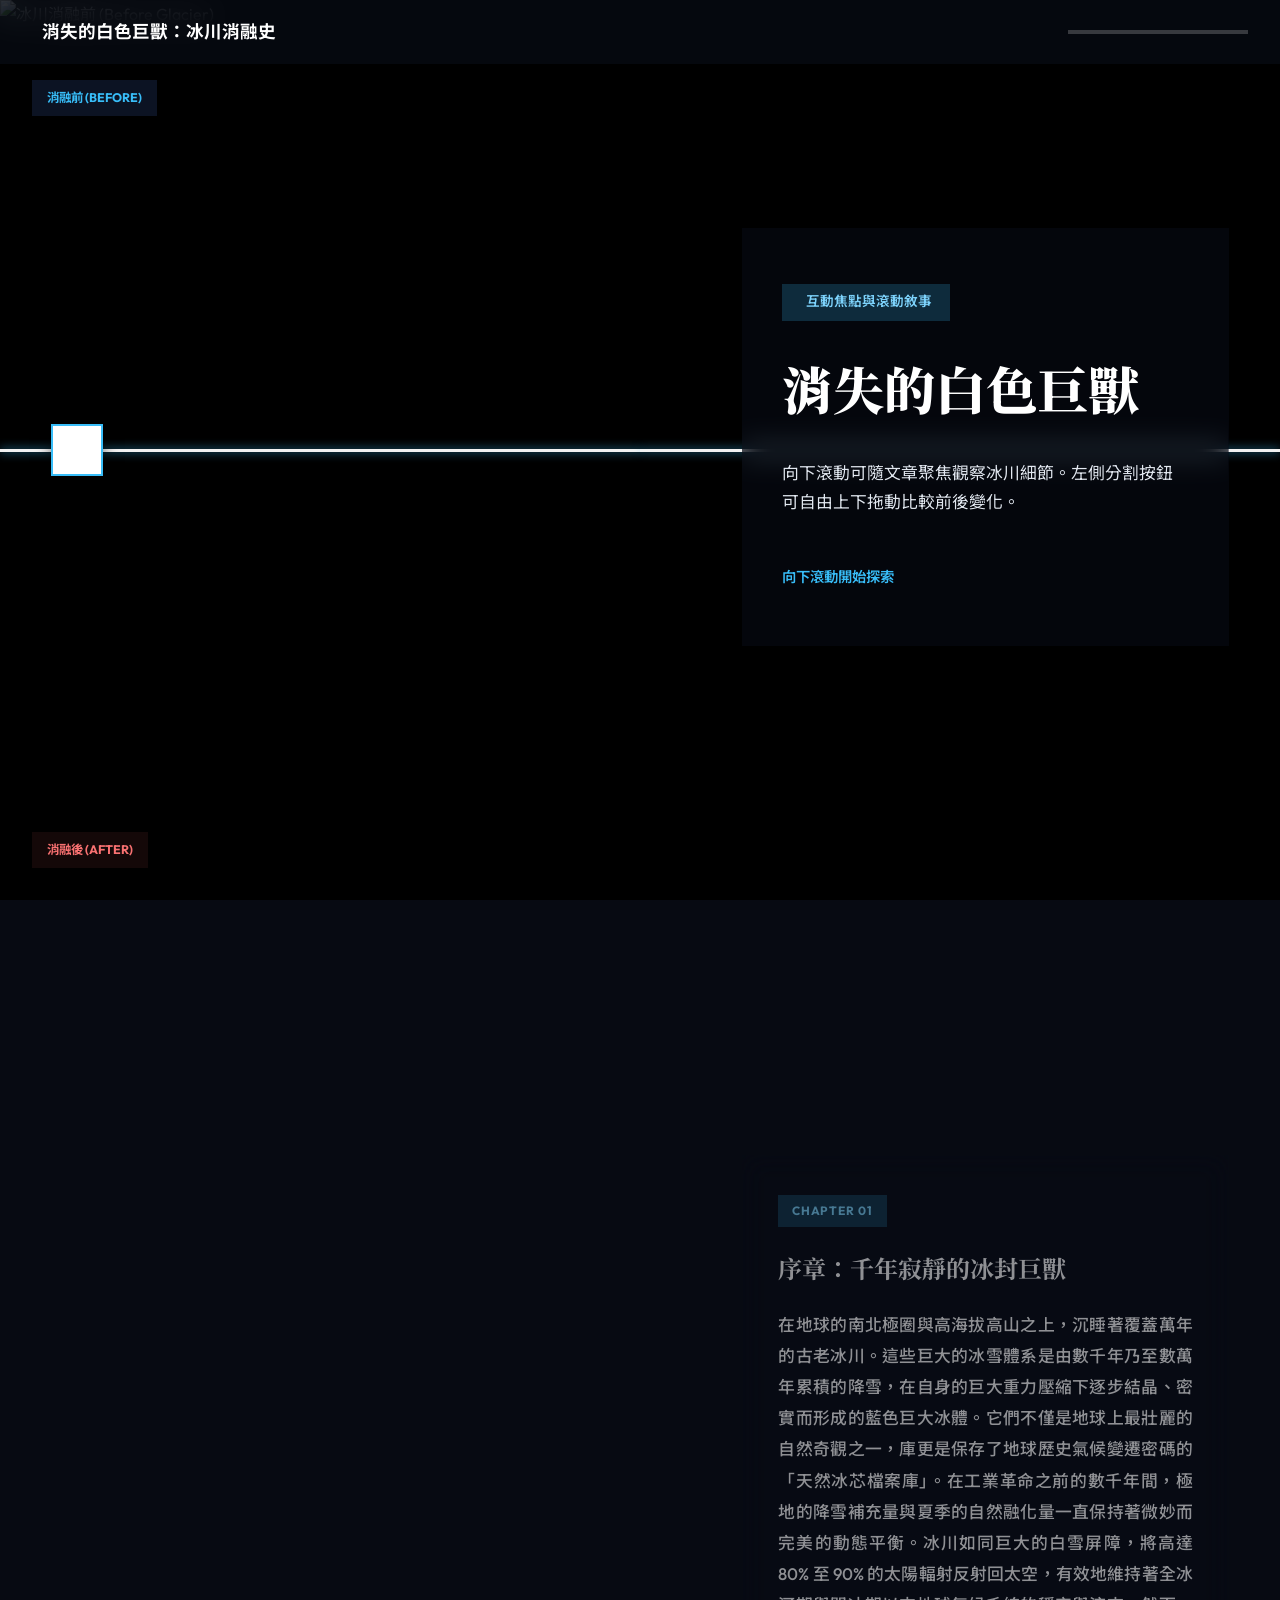
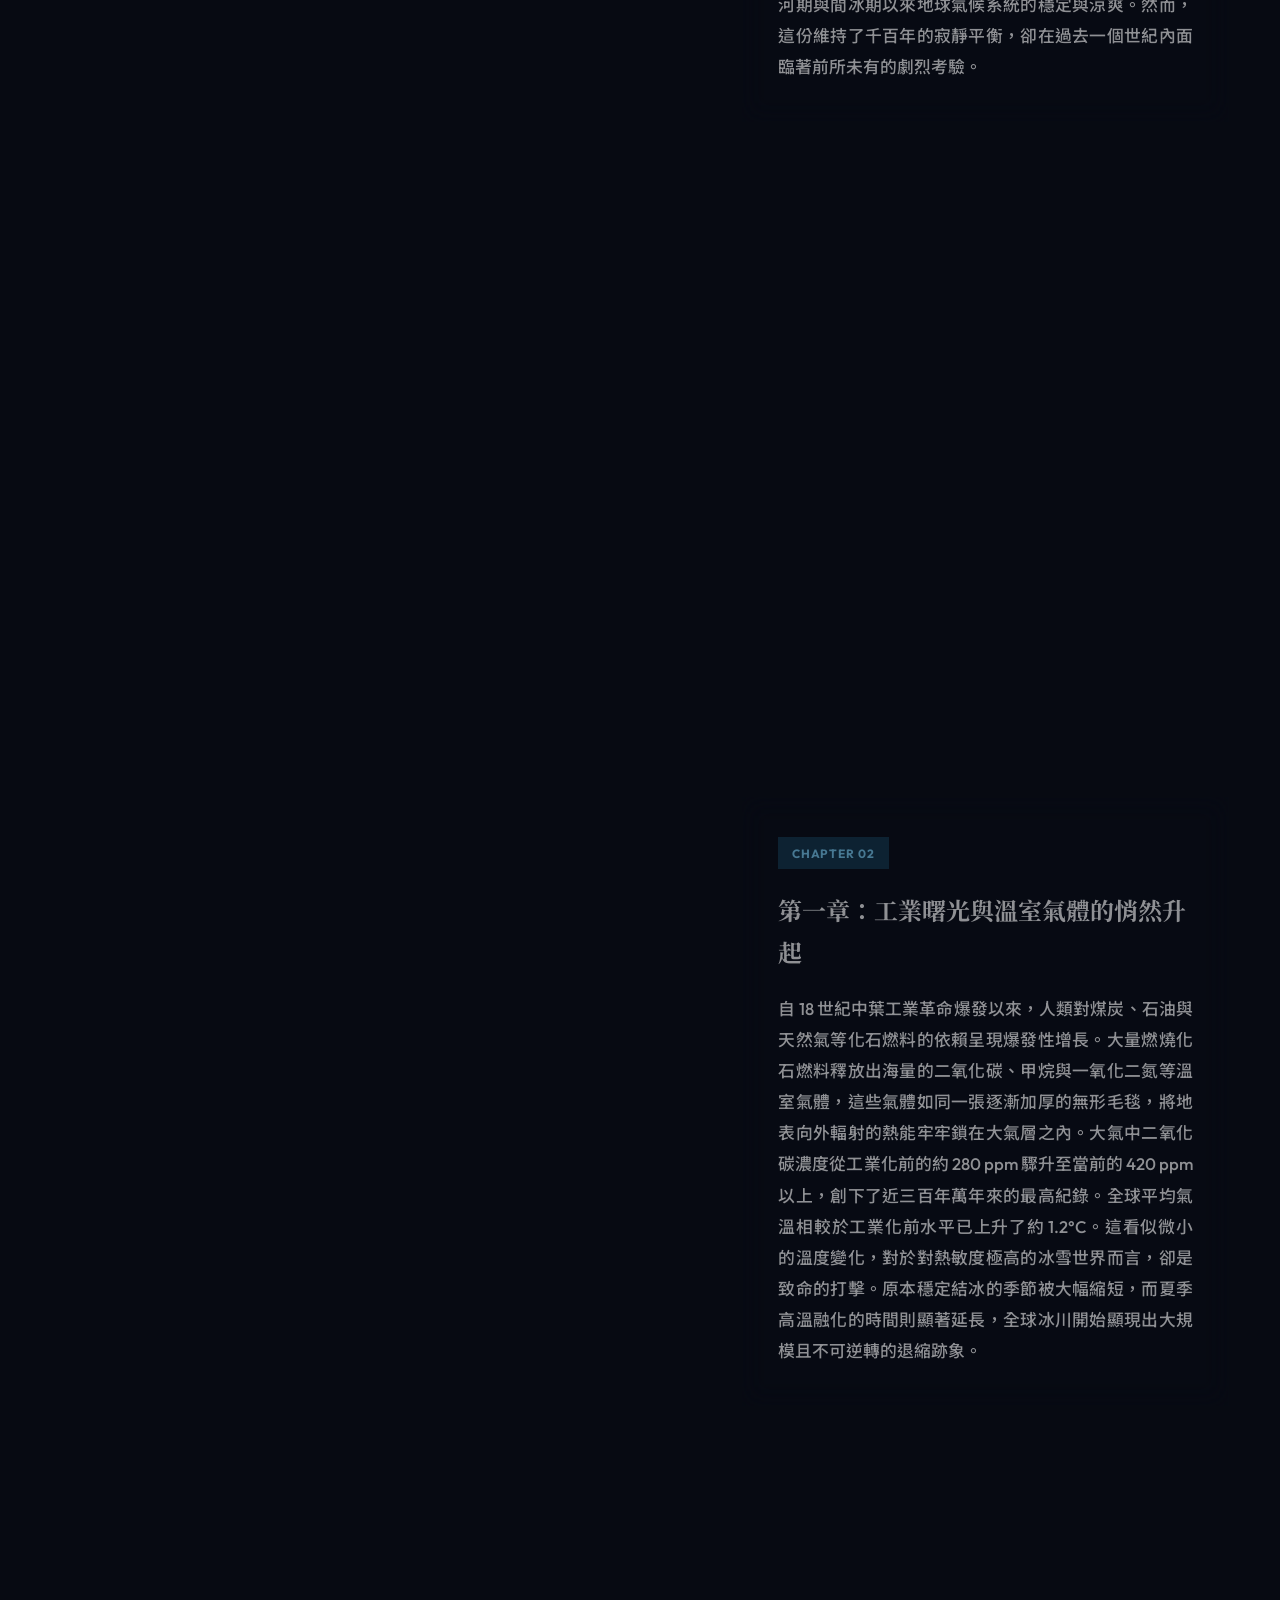
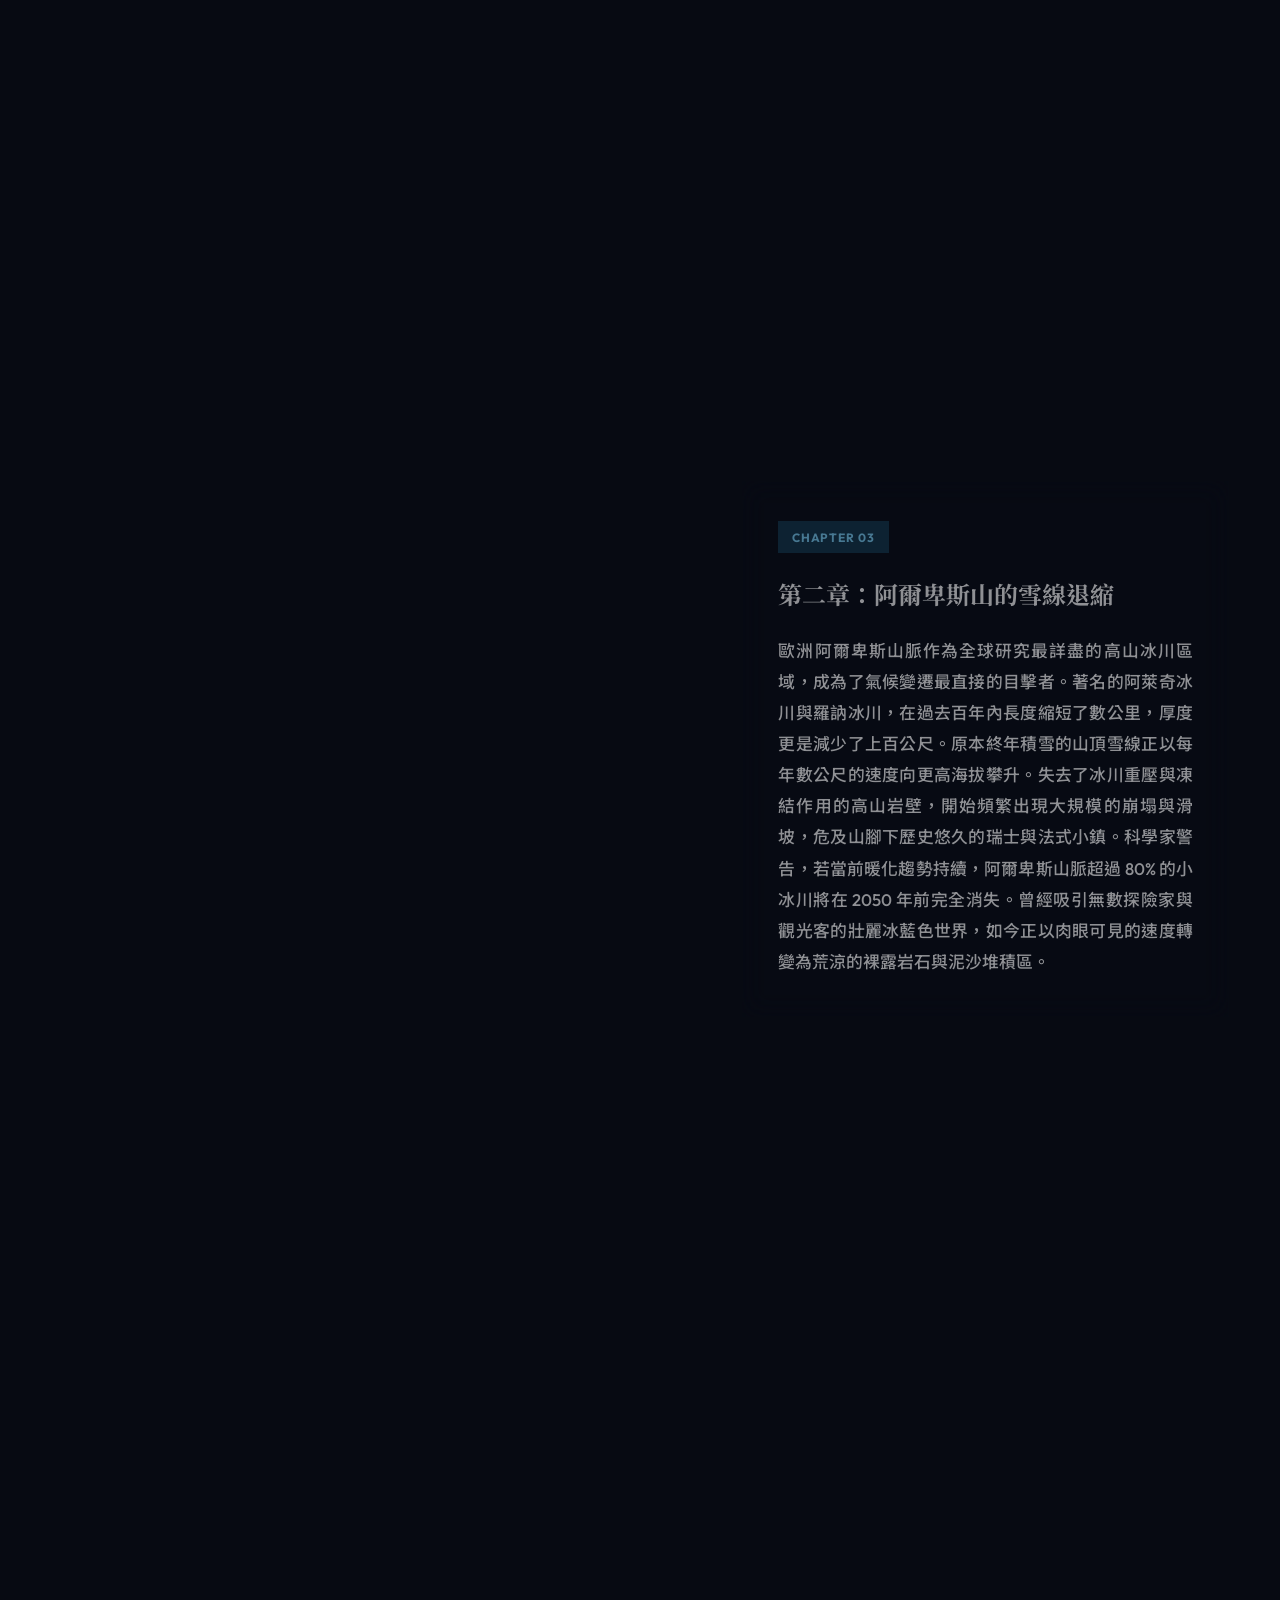
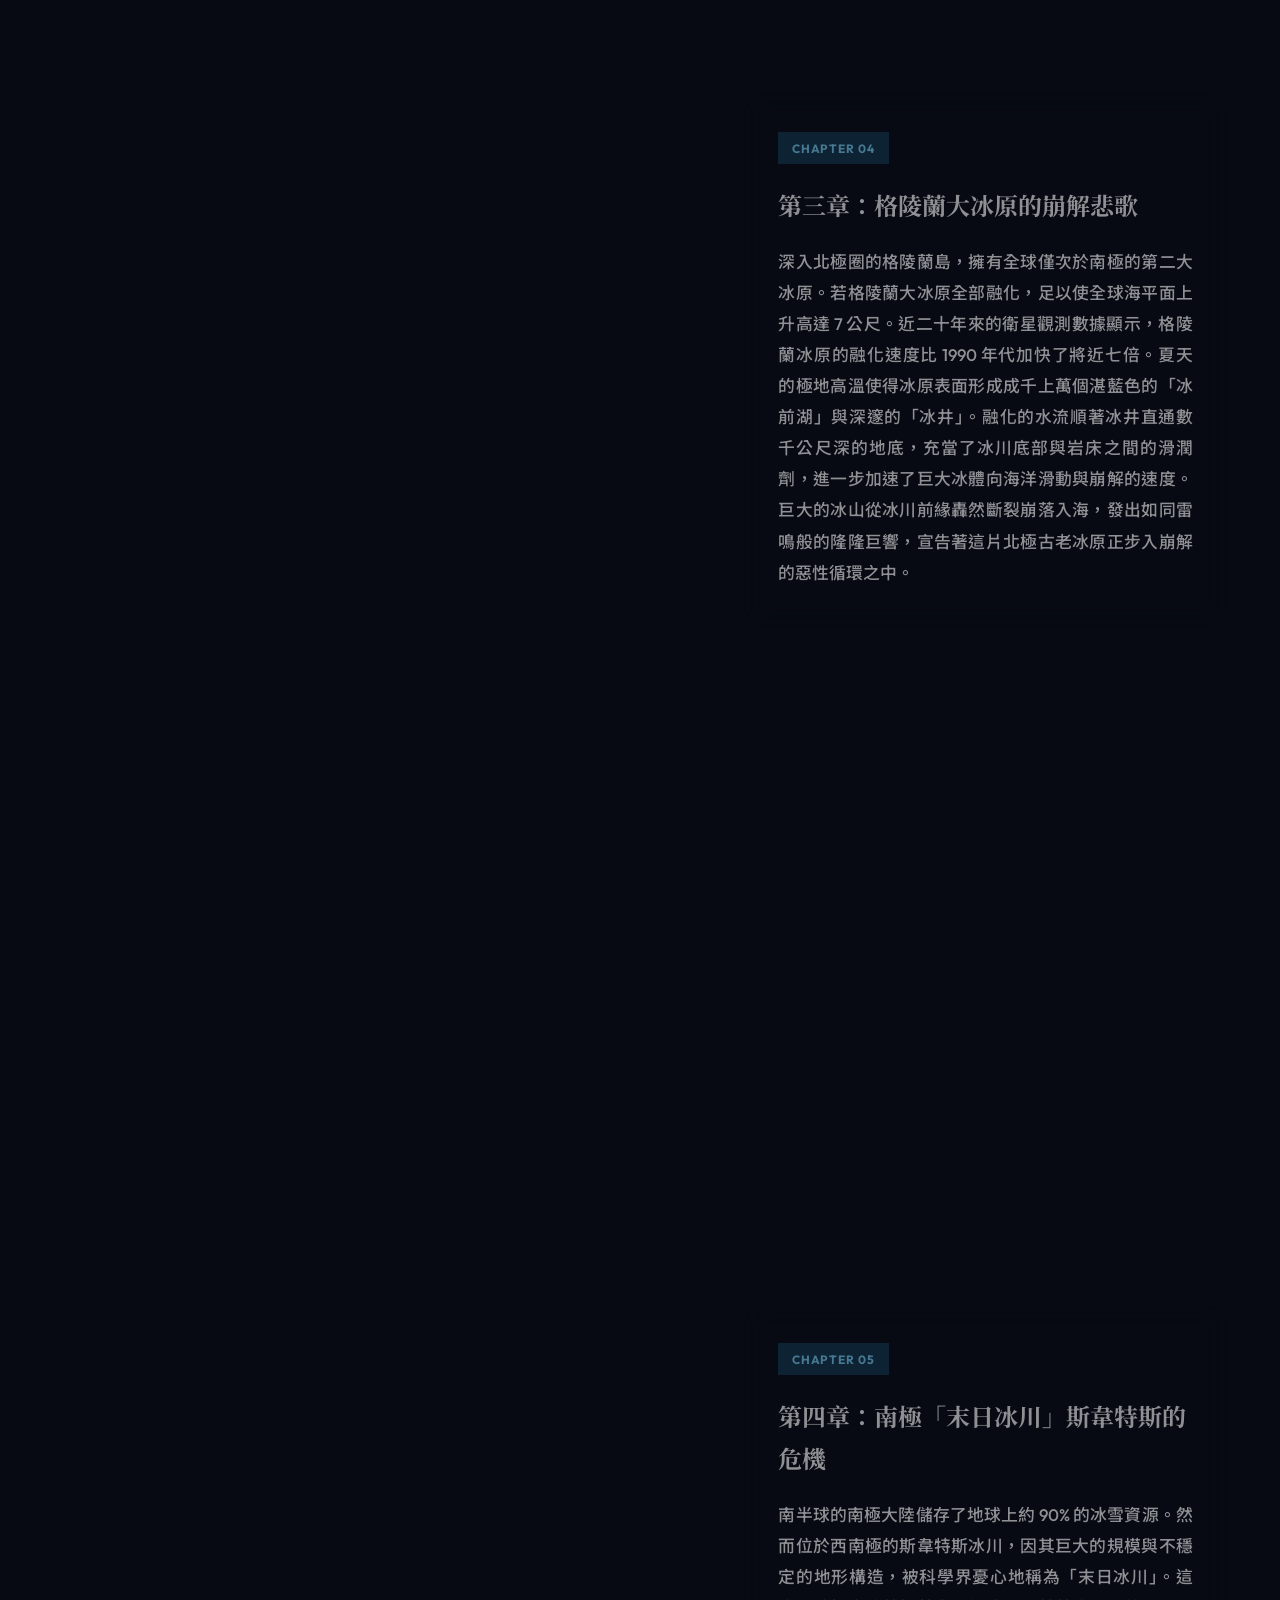
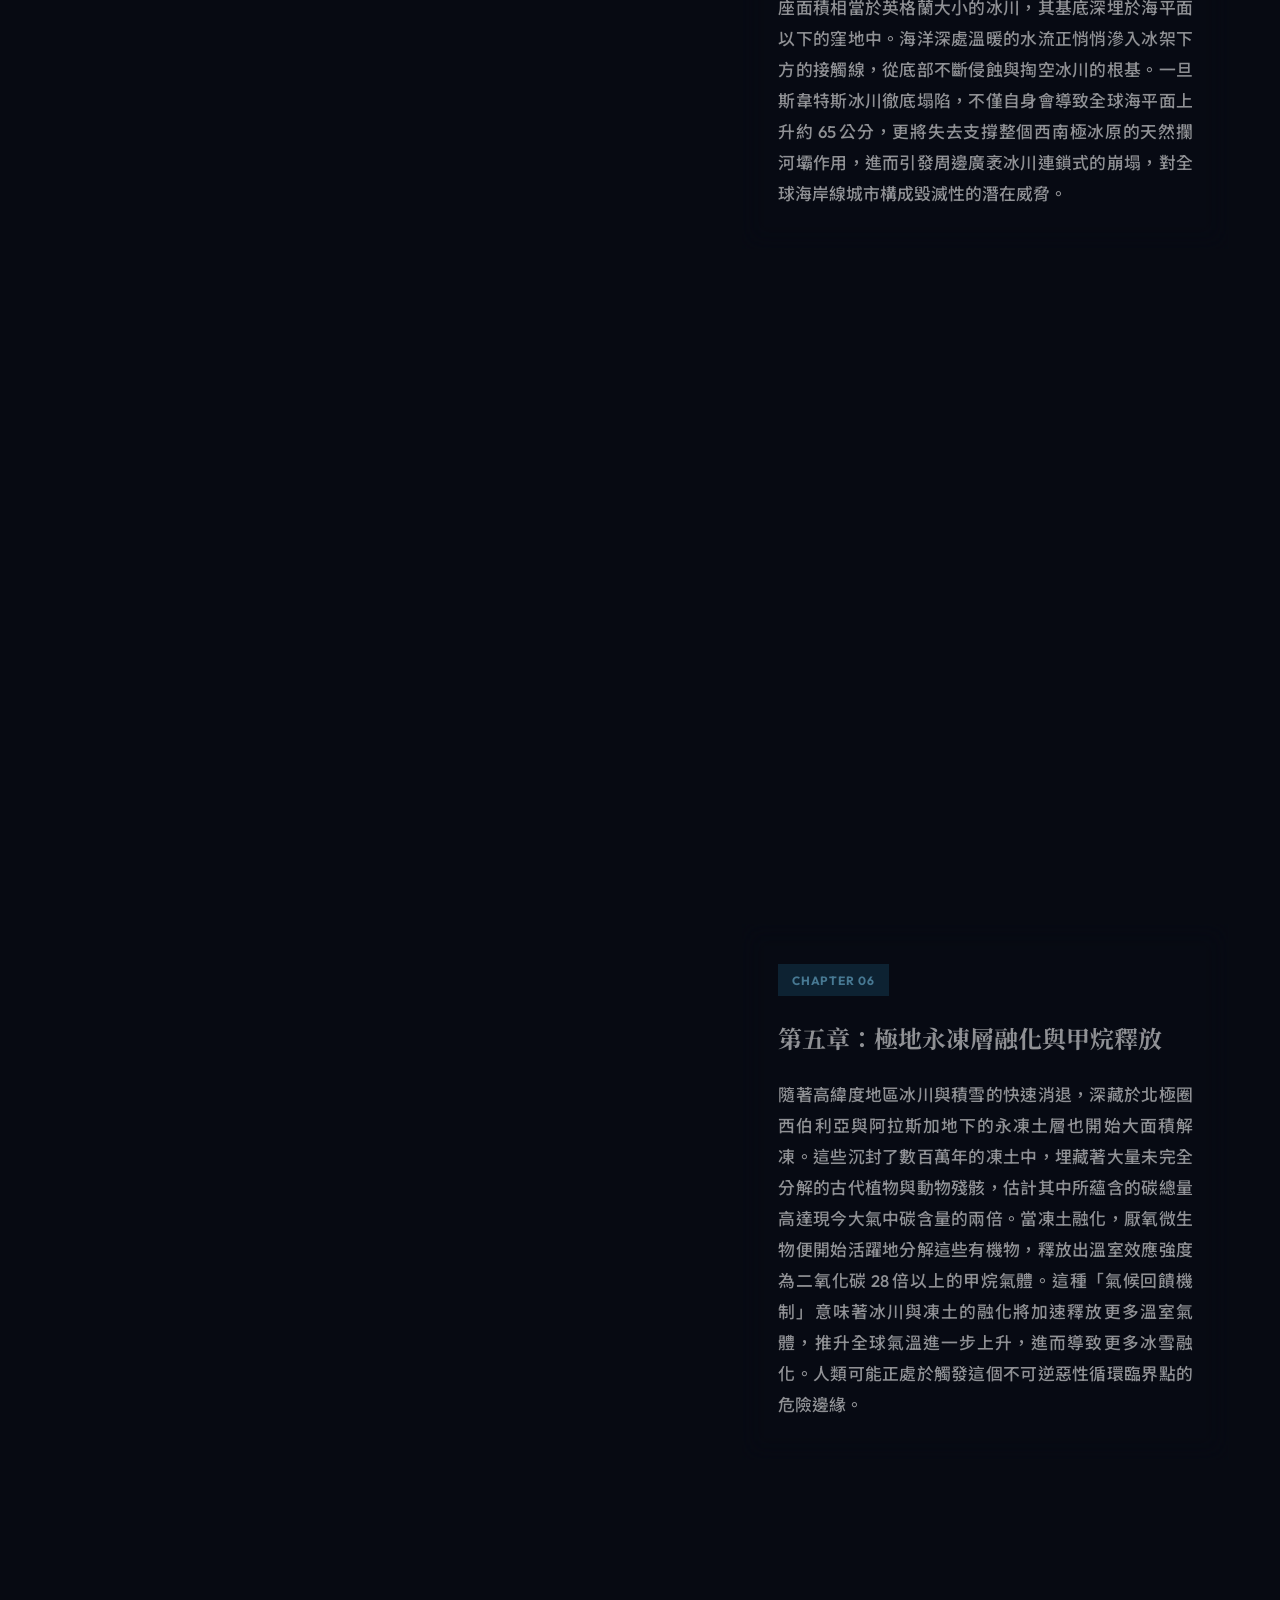
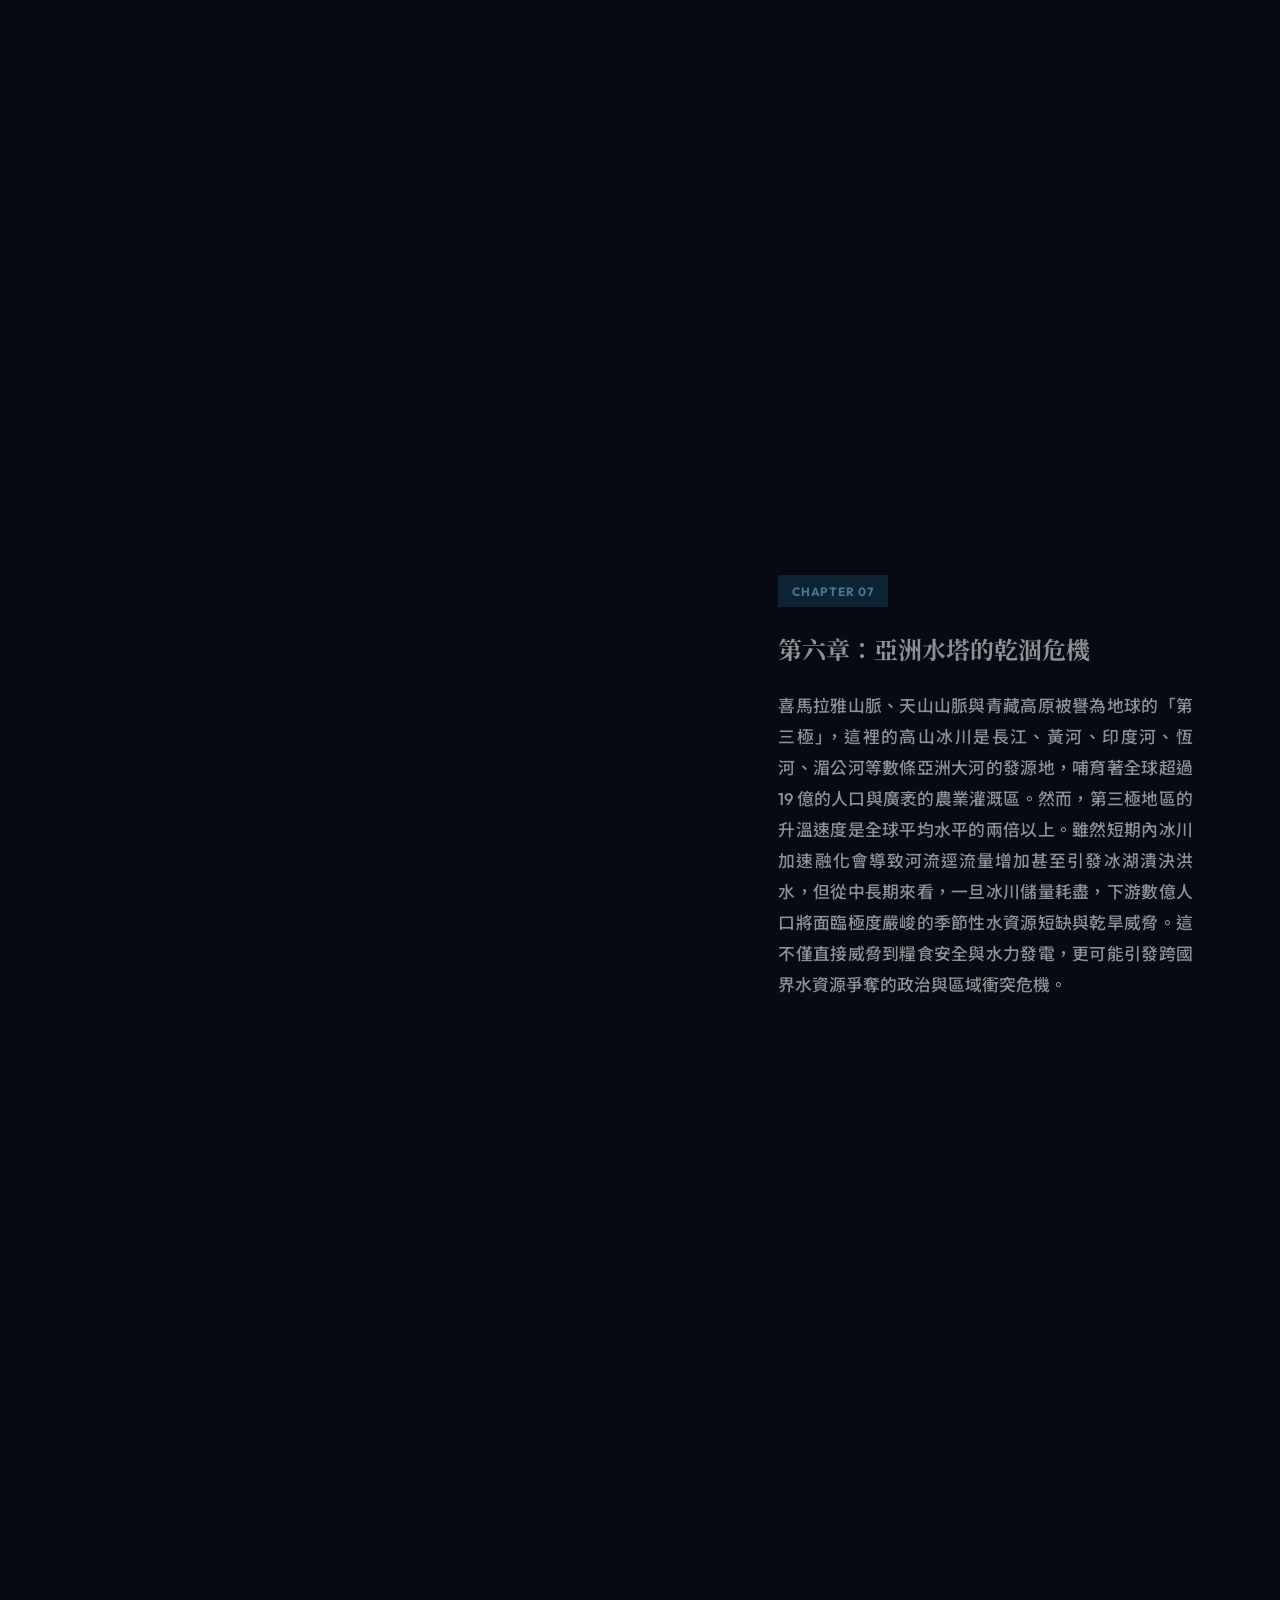
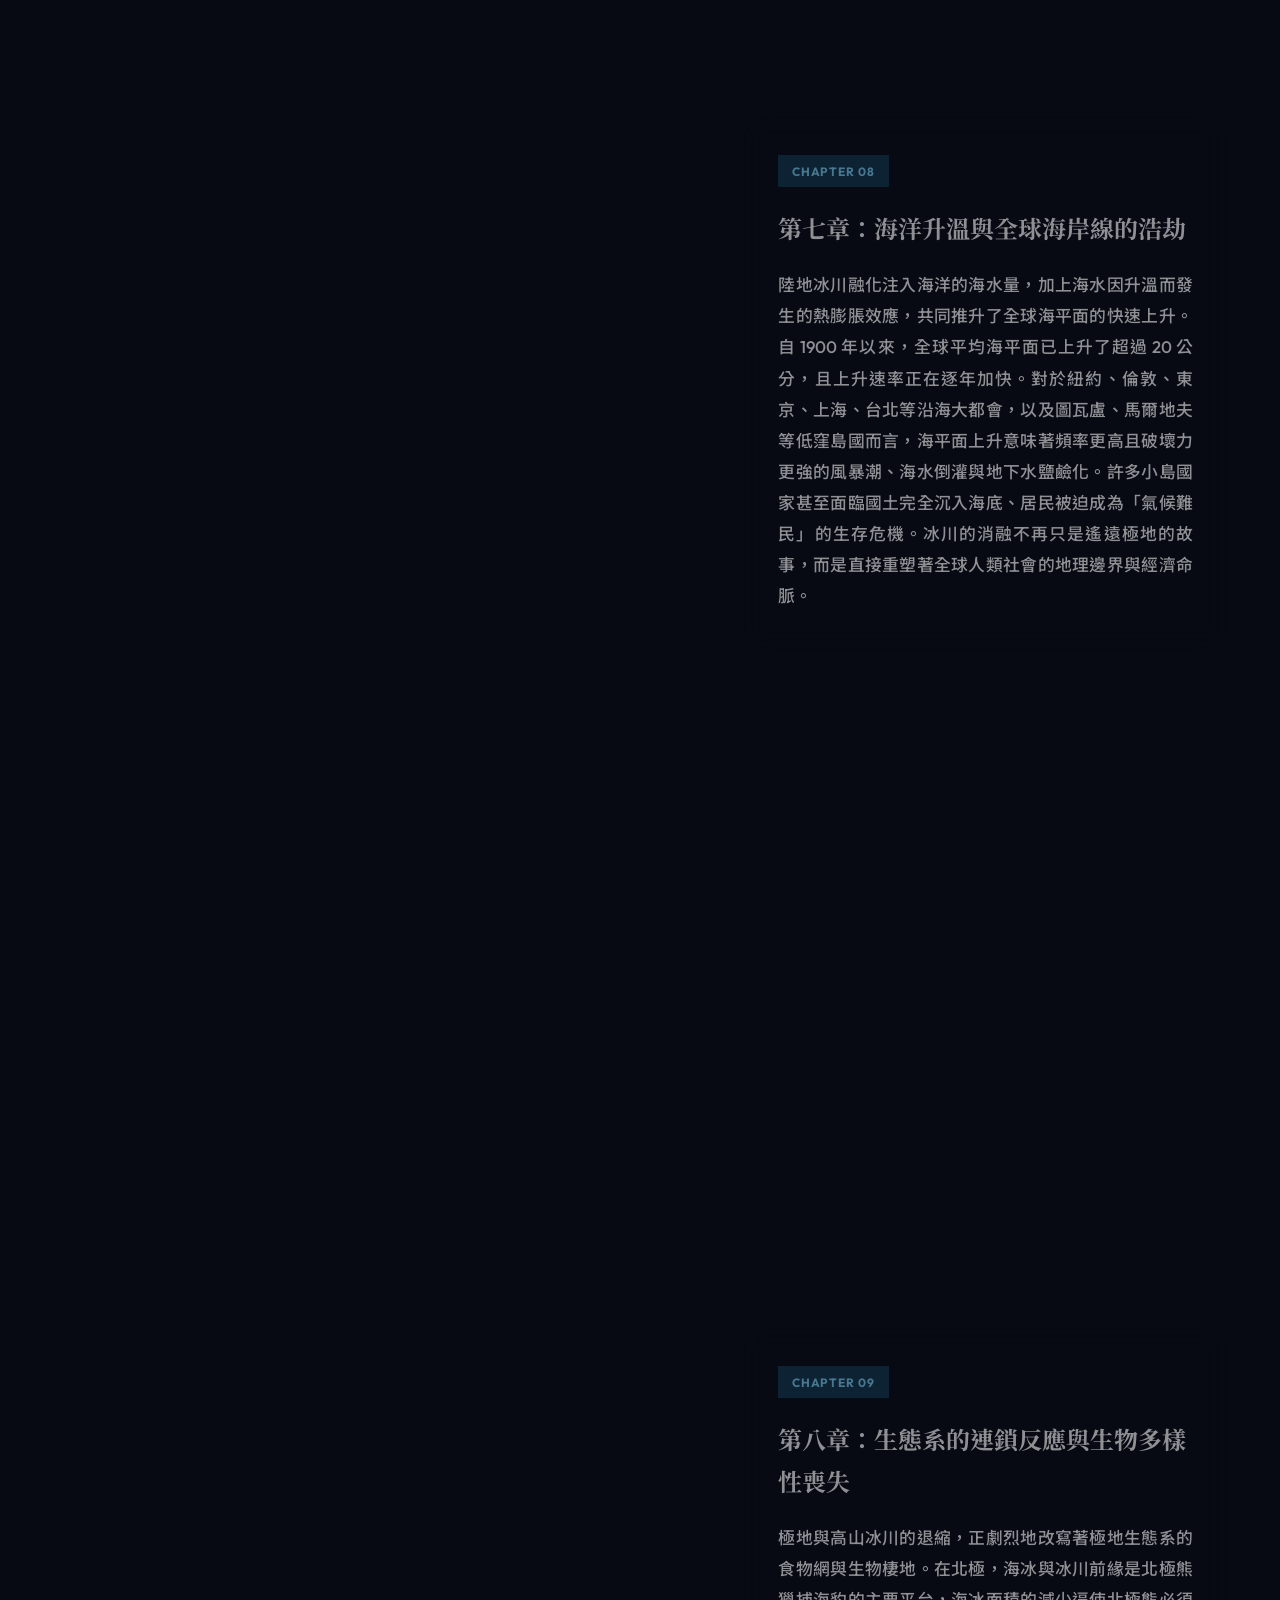
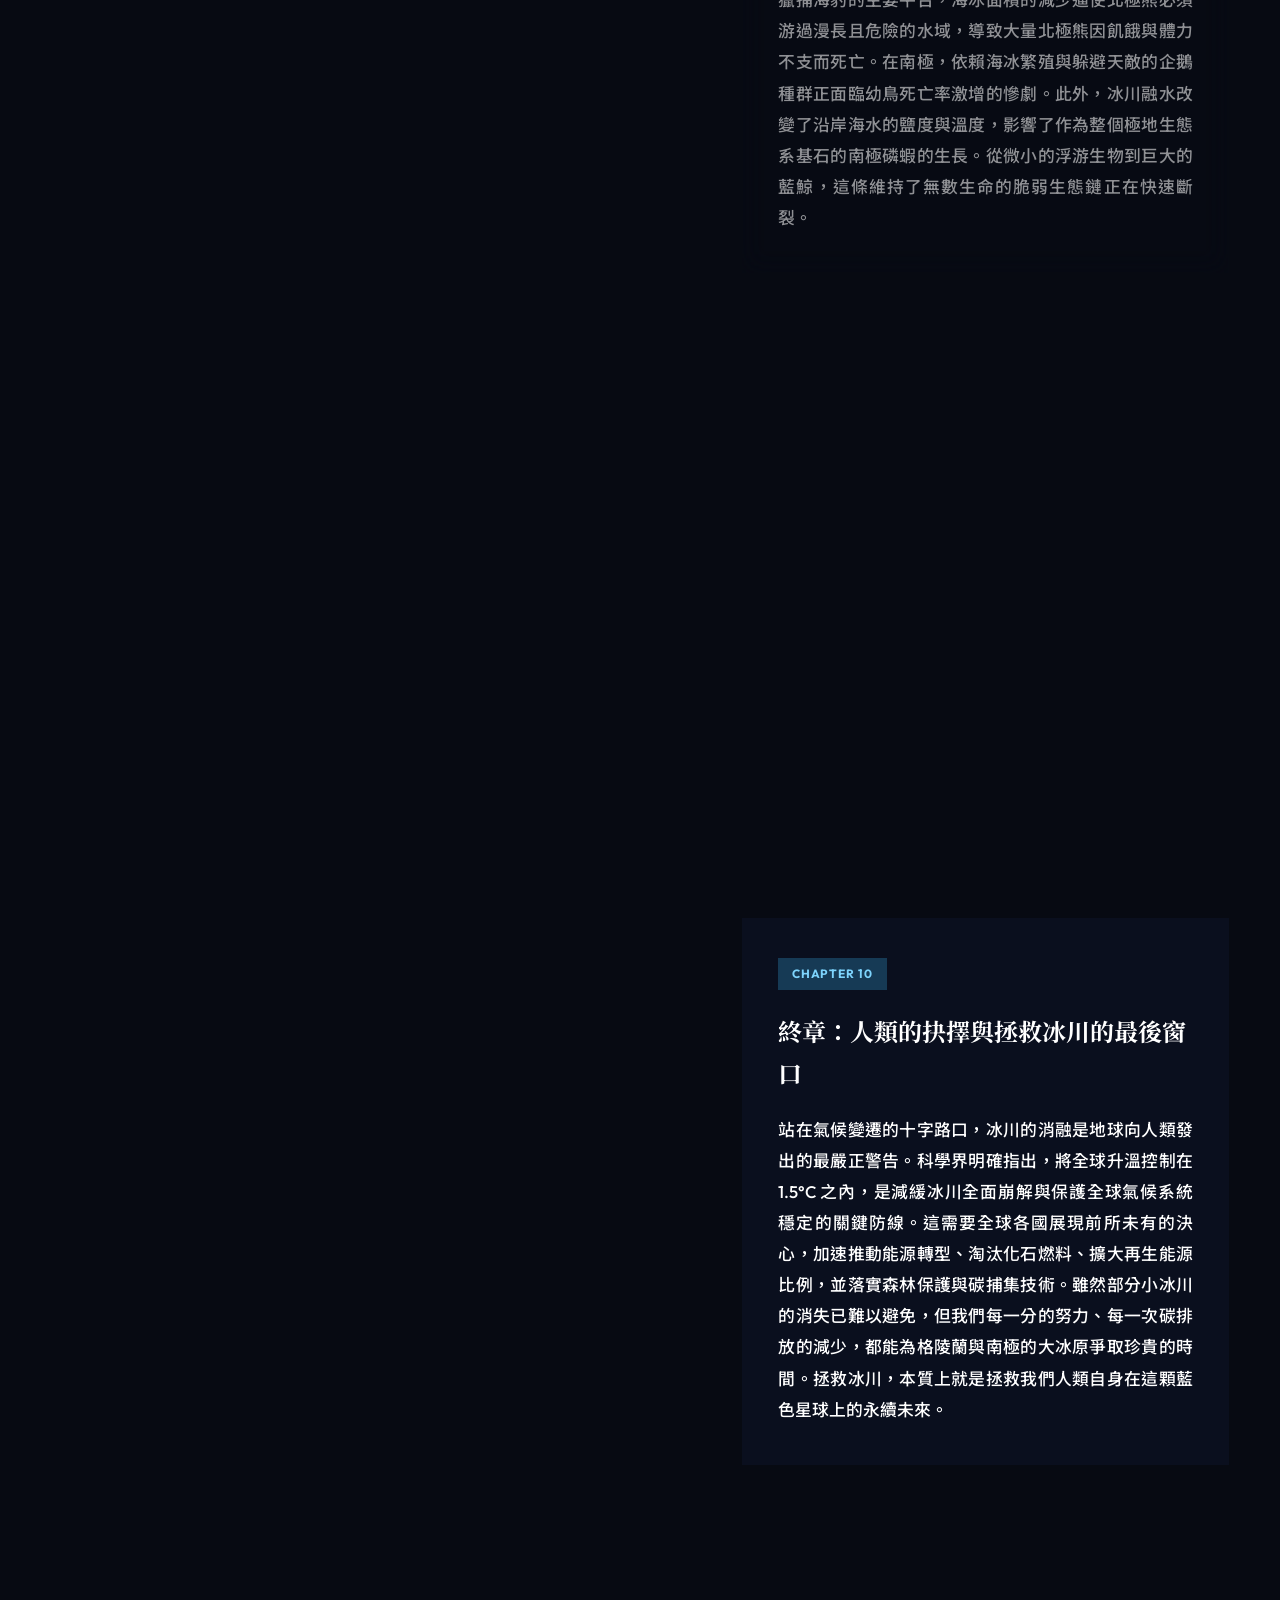
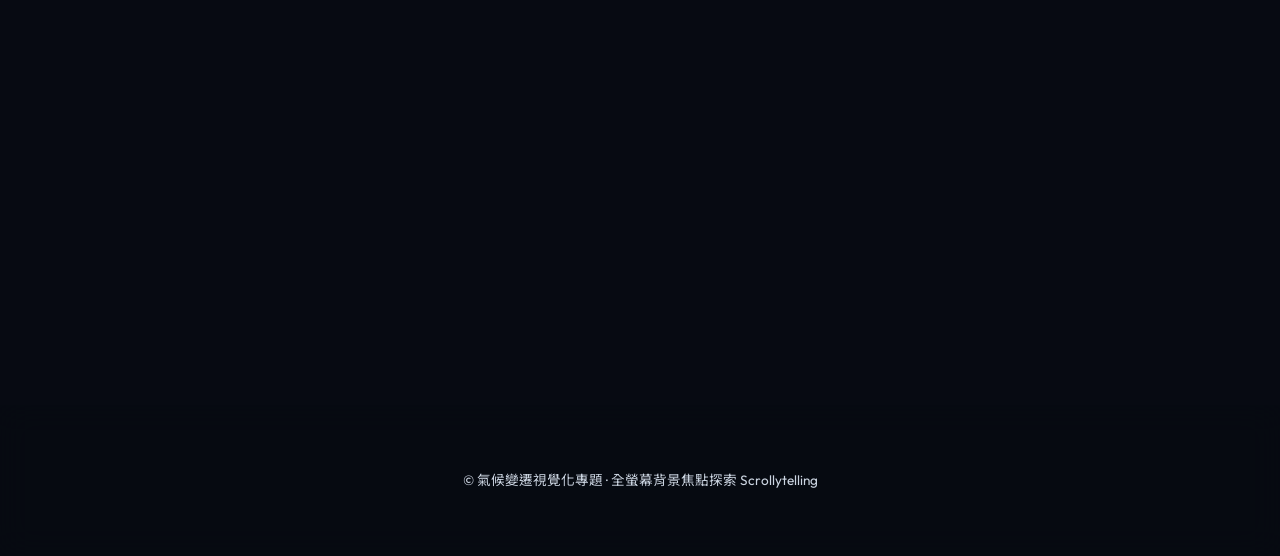
==== 4-局部放大焦點/index.html @ 446d26a6 "feat(v4): add focal point zoom, red marker callouts, and left-anchored draggable bar" ====
<!DOCTYPE html>
<html lang="zh-TW">
<head>
  <meta charset="UTF-8">
  <meta name="viewport" content="width=device-width, initial-scale=1.0">
  <title>消失的白色巨獸 - 局部放大與焦點探索</title>
  <!-- Google Fonts -->
  <link rel="preconnect" href="https://fonts.googleapis.com">
  <link rel="preconnect" href="https://fonts.gstatic.com" crossorigin>
  <link href="https://fonts.googleapis.com/css2?family=Outfit:wght@300;400;500;600;700;800&family=Noto+Serif+TC:wght@400;600;700;900&family=Noto+Sans+TC:wght@300;400;500;700&display=swap" rel="stylesheet">
  <!-- Remixicon -->
  <link href="https://cdn.jsdelivr.net/npm/remixicon@3.5.0/fonts/remixicon.css" rel="stylesheet">
  <link rel="stylesheet" href="style.css">
</head>
<body>
  <!-- Top Floating Navigation Bar -->
  <nav class="scrolly-nav">
    <div class="nav-brand">
      <i class="ri-temp-cold-line logo-icon"></i>
      <span>消失的白色巨獸：冰川消融史</span>
    </div>
    <div class="scroll-progress-container">
      <div class="progress-bar-bg">
        <div class="progress-bar-fill" id="progressBarFill"></div>
      </div>
    </div>
  </nav>

  <!-- Fullscreen Fixed Background Stage -->
  <div class="fixed-bg-stage" id="bgStage">
    <!-- Zoomable Inner Canvas Layer (ONLY Images Scale Here) -->
    <div class="zoom-canvas" id="zoomCanvas">
      <div class="comparison-wrapper vertical" id="comparisonWrapper">
        <div class="img-wrapper before-wrapper">
          <img id="beforeImg" src="before.jpg" alt="冰川消融前 (Before Glacier)" loading="eager">
          <span class="badge badge-before"><i class="ri-history-line"></i> 消融前 (BEFORE)</span>
        </div>

        <div class="img-wrapper after-wrapper" id="afterWrapper">
          <img id="afterImg" src="after.jpg" alt="冰川消融後 (After Glacier)" loading="eager">
          <span class="badge badge-after"><i class="ri-alert-line"></i> 消融後 (AFTER)</span>
        </div>
      </div>
    </div>

    <!-- Red Circle Focus Marker Callout Layer -->
    <div class="focus-marker" id="focusMarker">
      <div class="marker-pulse-ring"></div>
      <div class="marker-dot"></div>
      <div class="marker-callout" id="markerCallout">
        <i class="ri-search-eye-line"></i> <span id="markerText">重點觀察區</span>
      </div>
    </div>

    <!-- Horizontal Interactive Draggable Divider Handle (OUTSIDE Zoom Canvas, Scale 1.0, Left-Anchored Handle Button) -->
    <div class="slider-handle" id="sliderHandle" tabindex="0" aria-label="可拖動冰川比較分割線">
      <div class="handle-line"></div>
      <div class="handle-button" id="handleButton" title="上下拖動比較圖片">
        <i class="ri-arrow-up-s-line"></i>
        <i class="ri-arrow-down-s-line"></i>
      </div>
      <div class="handle-line"></div>
    </div>
  </div>

  <!-- Foreground Story Overlay (Right Aligned, 60% Left Area Exposed) -->
  <div class="story-overlay" id="storyOverlay">
    <header class="hero-section">
      <div class="hero-card">
        <span class="hero-tag"><i class="ri-global-line"></i> 互動焦點與滾動敘事</span>
        <h1>消失的白色巨獸</h1>
        <p class="hero-desc">向下滾動可隨文章聚焦觀察冰川細節。左側分割按鈕可自由上下拖動比較前後變化。</p>
        <div class="scroll-down-hint">
          <span>向下滾動開始探索</span>
          <i class="ri-arrow-down-double-line animated-arrow"></i>
        </div>
      </div>
    </header>

    <main class="narrative-stream">
      <article class="narrative-card active" data-step="1">
        <div class="step-badge">Chapter 01</div>
        <h2>序章：千年寂靜的冰封巨獸</h2>
        <p class="chapter-content">
          在地球的南北極圈與高海拔高山之上，沉睡著覆蓋萬年的古老冰川。這些巨大的冰雪體系是由數千年乃至數萬年累積的降雪，在自身的巨大重力壓縮下逐步結晶、密實而形成的藍色巨大冰體。它們不僅是地球上最壯麗的自然奇觀之一，庫更是保存了地球歷史氣候變遷密碼的「天然冰芯檔案庫」。在工業革命之前的數千年間，極地的降雪補充量與夏季的自然融化量一直保持著微妙而完美的動態平衡。冰川如同巨大的白雪屏障，將高達 80% 至 90% 的太陽輻射反射回太空，有效地維持著全冰河期與間冰期以來地球氣候系統的穩定與涼爽。然而，這份維持了千百年的寂靜平衡，卻在過去一個世紀內面臨著前所未有的劇烈考驗。
        </p>
      </article>

      <article class="narrative-card" data-step="2">
        <div class="step-badge">Chapter 02</div>
        <h2>第一章：工業曙光與溫室氣體的悄然升起</h2>
        <p class="chapter-content">
          自 18 世紀中葉工業革命爆發以來，人類對煤炭、石油與天然氣等化石燃料的依賴呈現爆發性增長。大量燃燒化石燃料釋放出海量的二氧化碳、甲烷與一氧化二氮等溫室氣體，這些氣體如同一張逐漸加厚的無形毛毯，將地表向外輻射的熱能牢牢鎖在大氣層之內。大氣中二氧化碳濃度從工業化前的約 280 ppm 驟升至當前的 420 ppm 以上，創下了近三百年萬年來的最高紀錄。全球平均氣溫相較於工業化前水平已上升了約 1.2°C。這看似微小的溫度變化，對於對熱敏度極高的冰雪世界而言，卻是致命的打擊。原本穩定結冰的季節被大幅縮短，而夏季高溫融化的時間則顯著延長，全球冰川開始顯現出大規模且不可逆轉的退縮跡象。
        </p>
      </article>

      <article class="narrative-card" data-step="3">
        <div class="step-badge">Chapter 03</div>
        <h2>第二章：阿爾卑斯山的雪線退縮</h2>
        <p class="chapter-content">
          歐洲阿爾卑斯山脈作為全球研究最詳盡的高山冰川區域，成為了氣候變遷最直接的目擊者。著名的阿萊奇冰川與羅訥冰川，在過去百年內長度縮短了數公里，厚度更是減少了上百公尺。原本終年積雪的山頂雪線正以每年數公尺的速度向更高海拔攀升。失去了冰川重壓與凍結作用的高山岩壁，開始頻繁出現大規模的崩塌與滑坡，危及山腳下歷史悠久的瑞士與法式小鎮。科學家警告，若當前暖化趨勢持續，阿爾卑斯山脈超過 80% 的小冰川將在 2050 年前完全消失。曾經吸引無數探險家與觀光客的壯麗冰藍色世界，如今正以肉眼可見的速度轉變為荒涼的裸露岩石與泥沙堆積區。
        </p>
      </article>

      <article class="narrative-card" data-step="4">
        <div class="step-badge">Chapter 04</div>
        <h2>第三章：格陵蘭大冰原的崩解悲歌</h2>
        <p class="chapter-content">
          深入北極圈的格陵蘭島，擁有全球僅次於南極的第二大冰原。若格陵蘭大冰原全部融化，足以使全球海平面上升高達 7 公尺。近二十年來的衛星觀測數據顯示，格陵蘭冰原的融化速度比 1990 年代加快了將近七倍。夏天的極地高溫使得冰原表面形成成千上萬個湛藍色的「冰前湖」與深邃的「冰井」。融化的水流順著冰井直通數千公尺深的地底，充當了冰川底部與岩床之間的滑潤劑，進一步加速了巨大冰體向海洋滑動與崩解的速度。巨大的冰山從冰川前緣轟然斷裂崩落入海，發出如同雷鳴般的隆隆巨響，宣告著這片北極古老冰原正步入崩解的惡性循環之中。
        </p>
      </article>

      <article class="narrative-card" data-step="5">
        <div class="step-badge">Chapter 05</div>
        <h2>第四章：南極「末日冰川」斯韋特斯的危機</h2>
        <p class="chapter-content">
          南半球的南極大陸儲存了地球上約 90% 的冰雪資源。然而位於西南極的斯韋特斯冰川，因其巨大的規模與不穩定的地形構造，被科學界憂心地稱為「末日冰川」。這座面積相當於英格蘭大小的冰川，其基底深埋於海平面以下的窪地中。海洋深處溫暖的水流正悄悄滲入冰架下方的接觸線，從底部不斷侵蝕與掏空冰川的根基。一旦斯韋特斯冰川徹底塌陷，不僅自身會導致全球海平面上升約 65 公分，更將失去支撐整個西南極冰原的天然攔河壩作用，進而引發周邊廣袤冰川連鎖式的崩塌，對全球海岸線城市構成毀滅性的潛在威脅。
        </p>
      </article>

      <article class="narrative-card" data-step="6">
        <div class="step-badge">Chapter 06</div>
        <h2>第五章：極地永凍層融化與甲烷釋放</h2>
        <p class="chapter-content">
          隨著高緯度地區冰川與積雪的快速消退，深藏於北極圈西伯利亞與阿拉斯加地下的永凍土層也開始大面積解凍。這些沉封了數百萬年的凍土中，埋藏著大量未完全分解的古代植物與動物殘骸，估計其中所蘊含的碳總量高達現今大氣中碳含量的兩倍。當凍土融化，厭氧微生物便開始活躍地分解這些有機物，釋放出溫室效應強度為二氧化碳 28 倍以上的甲烷氣體。這種「氣候回饋機制」意味著冰川與凍土的融化將加速釋放更多溫室氣體，推升全球氣溫進一步上升，進而導致更多冰雪融化。人類可能正處於觸發這個不可逆惡性循環臨界點的危險邊緣。
        </p>
      </article>

      <article class="narrative-card" data-step="7">
        <div class="step-badge">Chapter 07</div>
        <h2>第六章：亞洲水塔的乾涸危機</h2>
        <p class="chapter-content">
          喜馬拉雅山脈、天山山脈與青藏高原被譽為地球的「第三極」，這裡的高山冰川是長江、黃河、印度河、恆河、湄公河等數條亞洲大河的發源地，哺育著全球超過 19 億的人口與廣袤的農業灌溉區。然而，第三極地區的升溫速度是全球平均水平的兩倍以上。雖然短期內冰川加速融化會導致河流逕流量增加甚至引發冰湖潰決洪水，但從中長期來看，一旦冰川儲量耗盡，下游數億人口將面臨極度嚴峻的季節性水資源短缺與乾旱威脅。這不僅直接威脅到糧食安全與水力發電，更可能引發跨國界水資源爭奪的政治與區域衝突危機。
        </p>
      </article>

      <article class="narrative-card" data-step="8">
        <div class="step-badge">Chapter 08</div>
        <h2>第七章：海洋升溫與全球海岸線的浩劫</h2>
        <p class="chapter-content">
          陸地冰川融化注入海洋的海水量，加上海水因升溫而發生的熱膨脹效應，共同推升了全球海平面的快速上升。自 1900 年以來，全球平均海平面已上升了超過 20 公分，且上升速率正在逐年加快。對於紐約、倫敦、東京、上海、台北等沿海大都會，以及圖瓦盧、馬爾地夫等低窪島國而言，海平面上升意味著頻率更高且破壞力更強的風暴潮、海水倒灌與地下水鹽鹼化。許多小島國家甚至面臨國土完全沉入海底、居民被迫成為「氣候難民」的生存危機。冰川的消融不再只是遙遠極地的故事，而是直接重塑著全球人類社會的地理邊界與經濟命脈。
        </p>
      </article>

      <article class="narrative-card" data-step="9">
        <div class="step-badge">Chapter 09</div>
        <h2>第八章：生態系的連鎖反應與生物多樣性喪失</h2>
        <p class="chapter-content">
          極地與高山冰川的退縮，正劇烈地改寫著極地生態系的食物網與生物棲地。在北極，海冰與冰川前緣是北極熊獵捕海豹的主要平台，海冰面積的減少逼使北極熊必須游過漫長且危險的水域，導致大量北極熊因飢餓與體力不支而死亡。在南極，依賴海冰繁殖與躲避天敵的企鵝種群正面臨幼鳥死亡率激增的慘劇。此外，冰川融水改變了沿岸海水的鹽度與溫度，影響了作為整個極地生態系基石的南極磷蝦的生長。從微小的浮游生物到巨大的藍鯨，這條維持了無數生命的脆弱生態鏈正在快速斷裂。
        </p>
      </article>

      <article class="narrative-card" data-step="10">
        <div class="step-badge">Chapter 10</div>
        <h2>終章：人類的抉擇與拯救冰川的最後窗口</h2>
        <p class="chapter-content">
          站在氣候變遷的十字路口，冰川的消融是地球向人類發出的最嚴正警告。科學界明確指出，將全球升溫控制在 1.5°C 之內，是減緩冰川全面崩解與保護全球氣候系統穩定的關鍵防線。這需要全球各國展現前所未有的決心，加速推動能源轉型、淘汰化石燃料、擴大再生能源比例，並落實森林保護與碳捕集技術。雖然部分小冰川的消失已難以避免，但我們每一分的努力、每一次碳排放的減少，都能為格陵蘭與南極的大冰原爭取珍貴的時間。拯救冰川，本質上就是拯救我們人類自身在這顆藍色星球上的永續未來。
        </p>
      </article>
    </main>

    <footer class="app-footer">
      <p>© 氣候變遷視覺化專題 · 全螢幕背景焦點探索 Scrollytelling</p>
    </footer>
  </div>

  <script src="app.js"></script>
</body>
</html>
---- 4-局部放大焦點/style.css ----
/* Modern Design System Tokens */
:root {
  --bg-dark: #070a12;
  --bg-card: rgba(8, 12, 24, 0.5);
  --bg-card-active: rgba(12, 18, 35, 0.75);
  --accent-primary: #38bdf8;
  --accent-glow: rgba(56, 189, 248, 0.4);
  --accent-red: #ef4444;
  --text-main: #ffffff;
  --text-muted: #cbd5e1;
  --text-serif: 'Noto Serif TC', serif;
  --transition-smooth: 0.4s cubic-bezier(0.16, 1, 0.3, 1);
  --font-family: 'Outfit', 'Noto Sans TC', sans-serif;
}

* {
  box-sizing: border-box;
  margin: 0;
  padding: 0;
}

html {
  scroll-behavior: smooth;
}

body {
  font-family: var(--font-family);
  background-color: var(--bg-dark);
  color: var(--text-main);
  min-height: 100vh;
  line-height: 1.75;
  overflow-x: hidden;
}

/* Floating Navigation Bar */
.scrolly-nav {
  position: fixed;
  top: 0;
  left: 0;
  right: 0;
  height: 64px;
  background: rgba(7, 10, 18, 0.8);
  backdrop-filter: blur(16px);
  -webkit-backdrop-filter: blur(16px);
  border: none;
  z-index: 100;
  display: flex;
  align-items: center;
  justify-content: space-between;
  padding: 0 2rem;
}

.nav-brand {
  display: flex;
  align-items: center;
  gap: 0.6rem;
  font-size: 1.1rem;
  font-weight: 700;
}

.logo-icon {
  color: var(--accent-primary);
  font-size: 1.4rem;
}

.scroll-progress-container {
  display: flex;
  align-items: center;
  gap: 1rem;
}

.progress-bar-bg {
  width: 180px;
  height: 4px;
  background: rgba(255, 255, 255, 0.2);
  border-radius: 0;
  border: none;
  overflow: hidden;
}

.progress-bar-fill {
  width: 0%;
  height: 100%;
  background: linear-gradient(90deg, var(--accent-primary) 0%, #a855f7 100%);
  border-radius: 0;
  border: none;
  transition: width 0.1s linear;
}

/* Fullscreen Fixed Background Stage */
.fixed-bg-stage {
  position: fixed;
  top: 0;
  left: 0;
  width: 100vw;
  height: 100vh;
  z-index: 1;
  overflow: hidden;
  background-color: #000;
}

/* Zoomable Inner Canvas Container (ONLY Image layers scale here) */
.zoom-canvas {
  width: 100%;
  height: 100%;
  transition: transform 1.2s cubic-bezier(0.25, 1, 0.5, 1), transform-origin 1.2s cubic-bezier(0.25, 1, 0.5, 1);
  transform-origin: center center;
}

.comparison-wrapper {
  position: relative;
  width: 100%;
  height: 100%;
  overflow: hidden;
}

.img-wrapper {
  position: absolute;
  top: 0;
  left: 0;
  width: 100%;
  height: 100%;
  overflow: hidden;
}

.img-wrapper img {
  width: 100%;
  height: 100%;
  object-fit: cover;
  object-position: center;
  display: block;
}

.after-wrapper {
  clip-path: inset(50% 0 0 0);
  transition: clip-path 0.05s linear;
}

.badge {
  position: absolute;
  padding: 0.45rem 0.95rem;
  border-radius: 0;
  font-size: 0.78rem;
  font-weight: 700;
  backdrop-filter: blur(12px);
  -webkit-backdrop-filter: blur(12px);
  z-index: 10;
  border: none;
  box-shadow: none;
}

.badge-before {
  top: 5rem;
  left: 2rem;
  background: rgba(15, 23, 42, 0.85);
  color: var(--accent-primary);
}

.badge-after {
  bottom: 2rem;
  left: 2rem;
  background: rgba(24, 10, 10, 0.85);
  color: #f87171;
}

/* Horizontal Interactive Draggable Divider Handle (Outside Zoom Canvas, 100% Fixed Scale) */
.slider-handle {
  position: absolute;
  left: 0;
  right: 0;
  top: 50%;
  height: 44px;
  transform: translateY(-50%);
  z-index: 60; /* Higher than story overlay so user can easily click/drag */
  display: flex;
  align-items: center;
  cursor: ns-resize;
  pointer-events: auto;
  user-select: none;
  touch-action: none;
}

.handle-line {
  background: rgba(255, 255, 255, 0.95);
  box-shadow: 0 0 10px rgba(56, 189, 248, 0.8);
  flex-grow: 1;
  height: 3px;
}

/* Left-Anchored Drag Button (positioned in the left 60% exposed area) */
.handle-button {
  position: absolute;
  left: 4vw; /* Left anchor to avoid right-aligned text cards */
  width: 52px;
  height: 52px;
  border-radius: 0;
  background: #ffffff;
  color: #0f172a;
  border: 2px solid var(--accent-primary);
  display: flex;
  flex-direction: column;
  align-items: center;
  justify-content: center;
  font-size: 1.1rem;
  line-height: 1;
  flex-shrink: 0;
  cursor: ns-resize;
  box-shadow: 0 4px 15px rgba(0, 0, 0, 0.5);
  transition: transform 0.15s ease, background-color 0.15s ease, border-color 0.15s ease;
}

.slider-handle:hover .handle-button,
.slider-handle.dragging .handle-button {
  background: var(--accent-primary);
  color: #ffffff;
  border-color: #ffffff;
  transform: scale(1.12);
}

/* Red Circle Focus Marker Callout Layer */
.focus-marker {
  position: absolute;
  z-index: 30;
  pointer-events: none;
  opacity: 0;
  transform: scale(0.4);
  transition: opacity 0.6s cubic-bezier(0.34, 1.56, 0.64, 1), transform 0.6s cubic-bezier(0.34, 1.56, 0.64, 1);
}

.focus-marker.active {
  opacity: 1;
  transform: scale(1);
}

.marker-pulse-ring {
  width: 48px;
  height: 48px;
  border: 3px solid var(--accent-red);
  border-radius: 50%;
  position: absolute;
  top: -24px;
  left: -24px;
  animation: pulse-ring 1.8s cubic-bezier(0.215, 0.61, 0.355, 1) infinite;
}

.marker-dot {
  width: 14px;
  height: 14px;
  background: var(--accent-red);
  border: 2px solid #ffffff;
  border-radius: 50%;
  position: absolute;
  top: -7px;
  left: -7px;
}

.marker-callout {
  position: absolute;
  left: 32px;
  top: -16px;
  background: rgba(220, 38, 38, 0.95);
  color: #ffffff;
  padding: 0.4rem 0.85rem;
  font-size: 0.85rem;
  font-weight: 700;
  letter-spacing: 0.03em;
  border-radius: 0;
  white-space: nowrap;
  box-shadow: 0 4px 15px rgba(0, 0, 0, 0.6);
  display: flex;
  align-items: center;
  gap: 0.4rem;
}

@keyframes pulse-ring {
  0% { transform: scale(0.6); opacity: 0.9; }
  100% { transform: scale(1.8); opacity: 0; }
}

/* Foreground Story Overlay (Pointer events passthrough except on cards) */
.story-overlay {
  position: relative;
  z-index: 10;
  width: 100%;
  pointer-events: none; /* Allow drag events on the handle bar beneath */
}

/* Hero Section Aligned to Right */
.hero-section {
  min-height: 90vh;
  display: flex;
  align-items: center;
  justify-content: flex-end;
  padding: 8rem 4vw 4rem 4vw;
  margin-bottom: 35vh;
}

.hero-card {
  width: 38vw;
  min-width: 340px;
  max-width: 500px;
  background: var(--bg-card);
  backdrop-filter: blur(14px);
  -webkit-backdrop-filter: blur(14px);
  border: none;
  border-radius: 0;
  box-shadow: none;
  padding: 3.5rem 2.5rem;
  text-align: left;
  display: flex;
  flex-direction: column;
  align-items: flex-start;
  gap: 1.5rem;
  pointer-events: auto; /* Enable interaction for text cards */
}

.hero-tag {
  display: inline-flex;
  align-items: center;
  gap: 0.4rem;
  font-size: 0.85rem;
  font-weight: 600;
  padding: 0.4rem 1.1rem;
  background: rgba(56, 189, 248, 0.2);
  border: none;
  color: #7dd3fc;
  border-radius: 0;
}

.hero-card h1 {
  font-family: var(--text-serif);
  font-size: clamp(2.2rem, 4vw, 3.2rem);
  font-weight: 900;
  color: #ffffff;
}

.hero-desc {
  font-size: 1.05rem;
  color: #e2e8f0;
}

.scroll-down-hint {
  margin-top: 1.5rem;
  display: flex;
  align-items: center;
  gap: 0.6rem;
  color: var(--accent-primary);
  font-size: 0.9rem;
  font-weight: 600;
}

.animated-arrow {
  font-size: 1.4rem;
  animation: bounce 2s infinite;
}

@keyframes bounce {
  0%, 20%, 50%, 80%, 100% { transform: translateY(0); }
  40% { transform: translateY(-6px); }
  60% { transform: translateY(-3px); }
}

.narrative-stream {
  margin-left: auto;
  margin-right: 4vw;
  width: 38vw;
  min-width: 340px;
  max-width: 500px;
  padding: 0 0 30vh 0;
  display: flex;
  flex-direction: column;
}

.narrative-card {
  background: var(--bg-card);
  backdrop-filter: blur(12px);
  -webkit-backdrop-filter: blur(12px);
  border: none;
  border-radius: 0;
  box-shadow: none;
  padding: 2.5rem 2.25rem;
  margin-bottom: 75vh;
  display: flex;
  flex-direction: column;
  gap: 1.25rem;
  opacity: 0.55;
  transform: translateY(30px);
  transition: opacity 0.5s ease, transform 0.5s ease, background 0.5s ease;
  pointer-events: auto; /* Enable interaction for text cards */
}

.narrative-card:last-child {
  margin-bottom: 30vh;
}

.narrative-card.active {
  opacity: 1;
  transform: translateY(0);
  background: var(--bg-card-active);
}

.step-badge {
  align-self: flex-start;
  font-size: 0.75rem;
  font-weight: 700;
  padding: 0.35rem 0.85rem;
  background: rgba(56, 189, 248, 0.25);
  color: #7dd3fc;
  border-radius: 0;
  letter-spacing: 0.08em;
  text-transform: uppercase;
}

.narrative-card h2 {
  font-family: var(--text-serif);
  font-size: 1.5rem;
  font-weight: 700;
  color: #ffffff;
}

.chapter-content {
  font-size: 1.05rem;
  font-weight: 500;
  color: #ffffff;
  text-align: justify;
  line-height: 1.85;
}

.app-footer {
  text-align: center;
  padding: 4rem 1.5rem;
  background: rgba(7, 10, 18, 0.9);
  backdrop-filter: blur(16px);
  border: none;
  color: var(--text-muted);
  font-size: 0.85rem;
  position: relative;
  z-index: 20;
  pointer-events: auto;
}

@media (max-width: 900px) {
  .hero-section {
    justify-content: center;
    padding: 6rem 1rem 3rem 1rem;
  }
  .hero-card {
    width: 92%;
    max-width: none;
  }
  .narrative-stream {
    margin: 0 auto;
    width: 92%;
    max-width: none;
  }
  .handle-button {
    left: 2rem;
  }
}
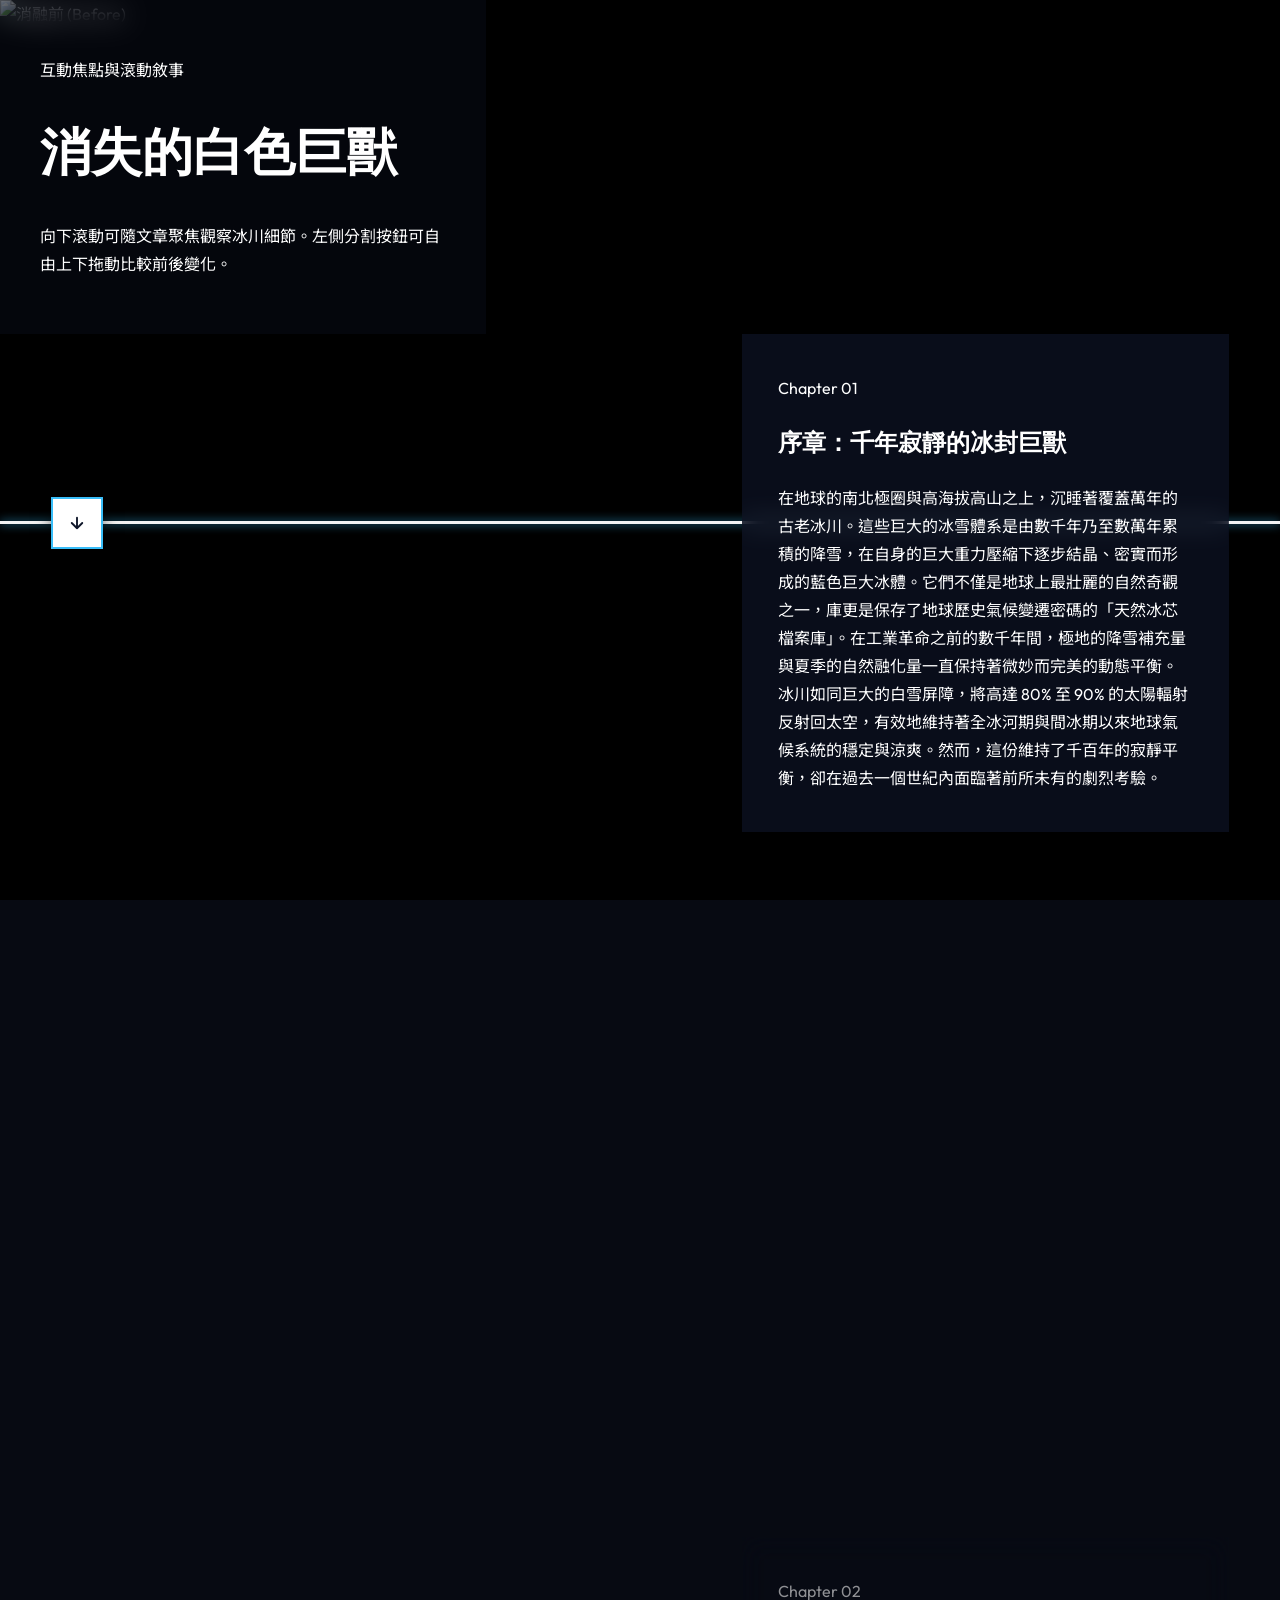
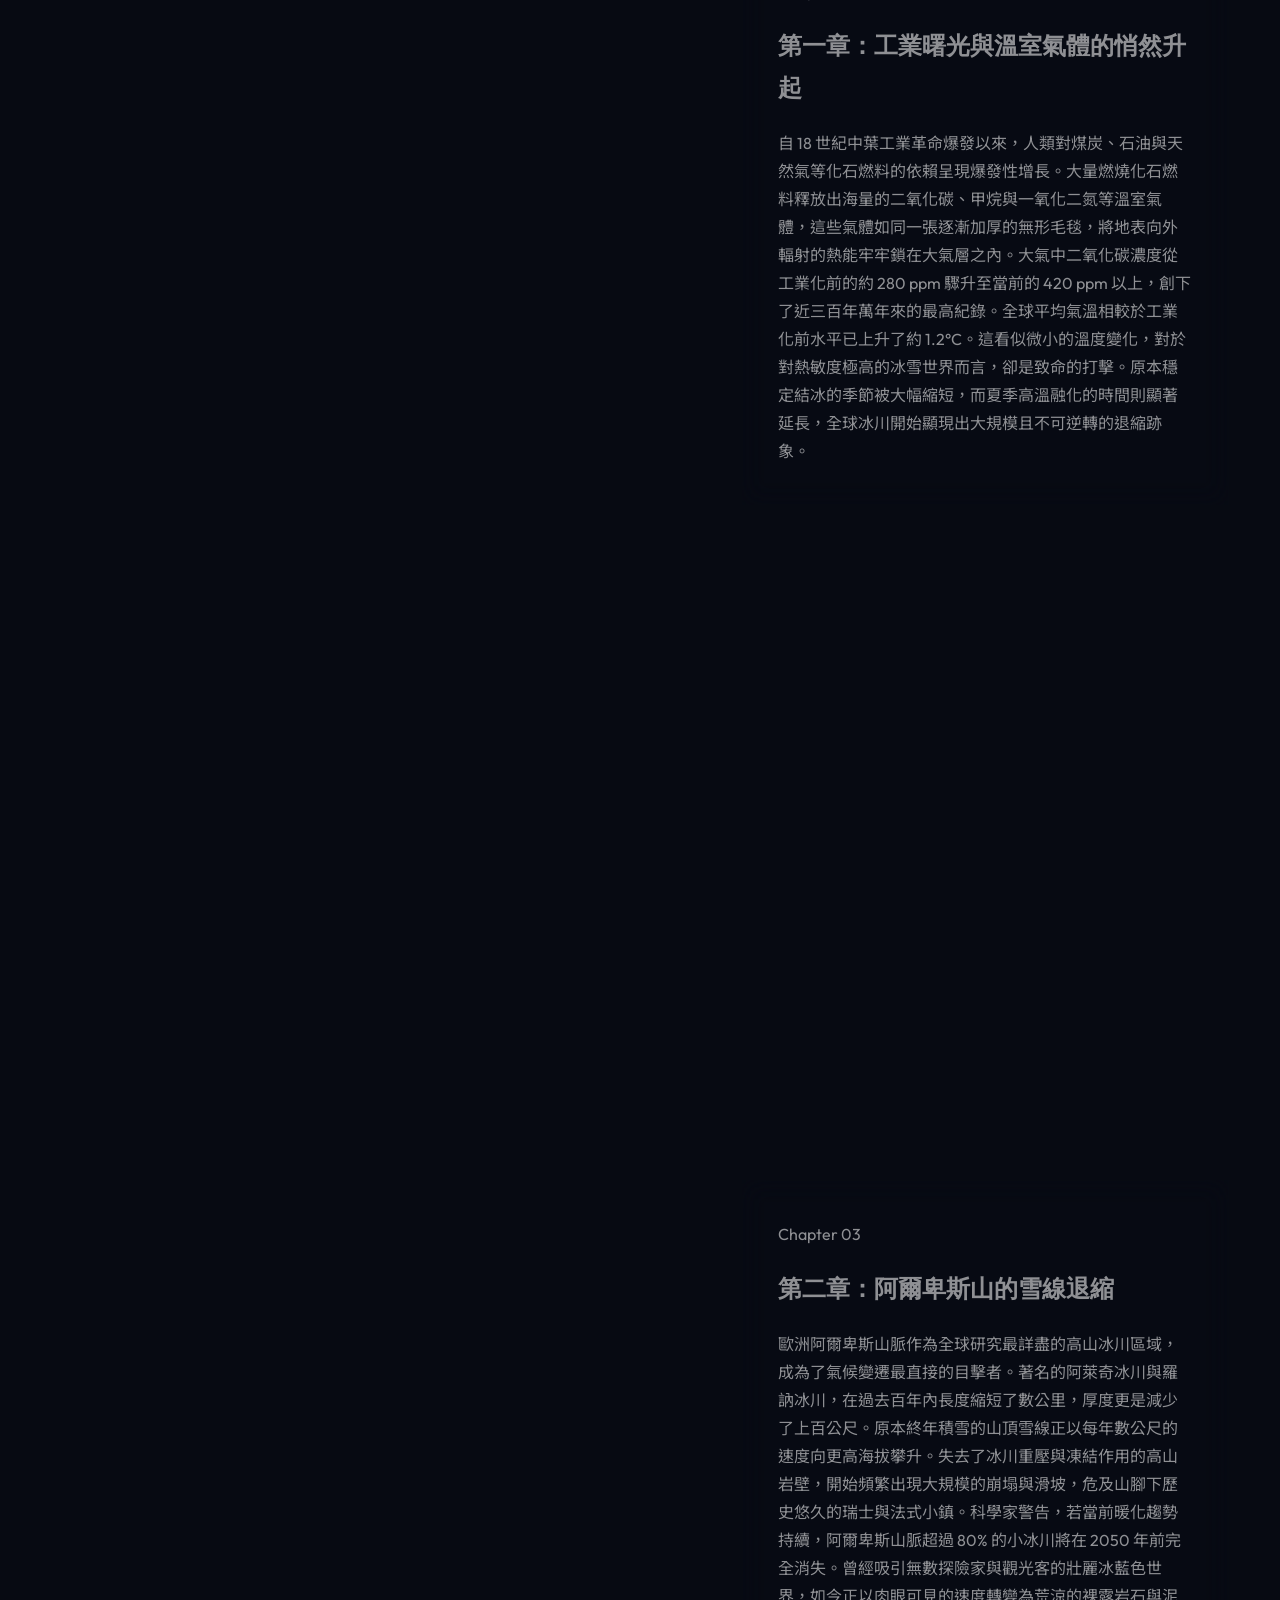
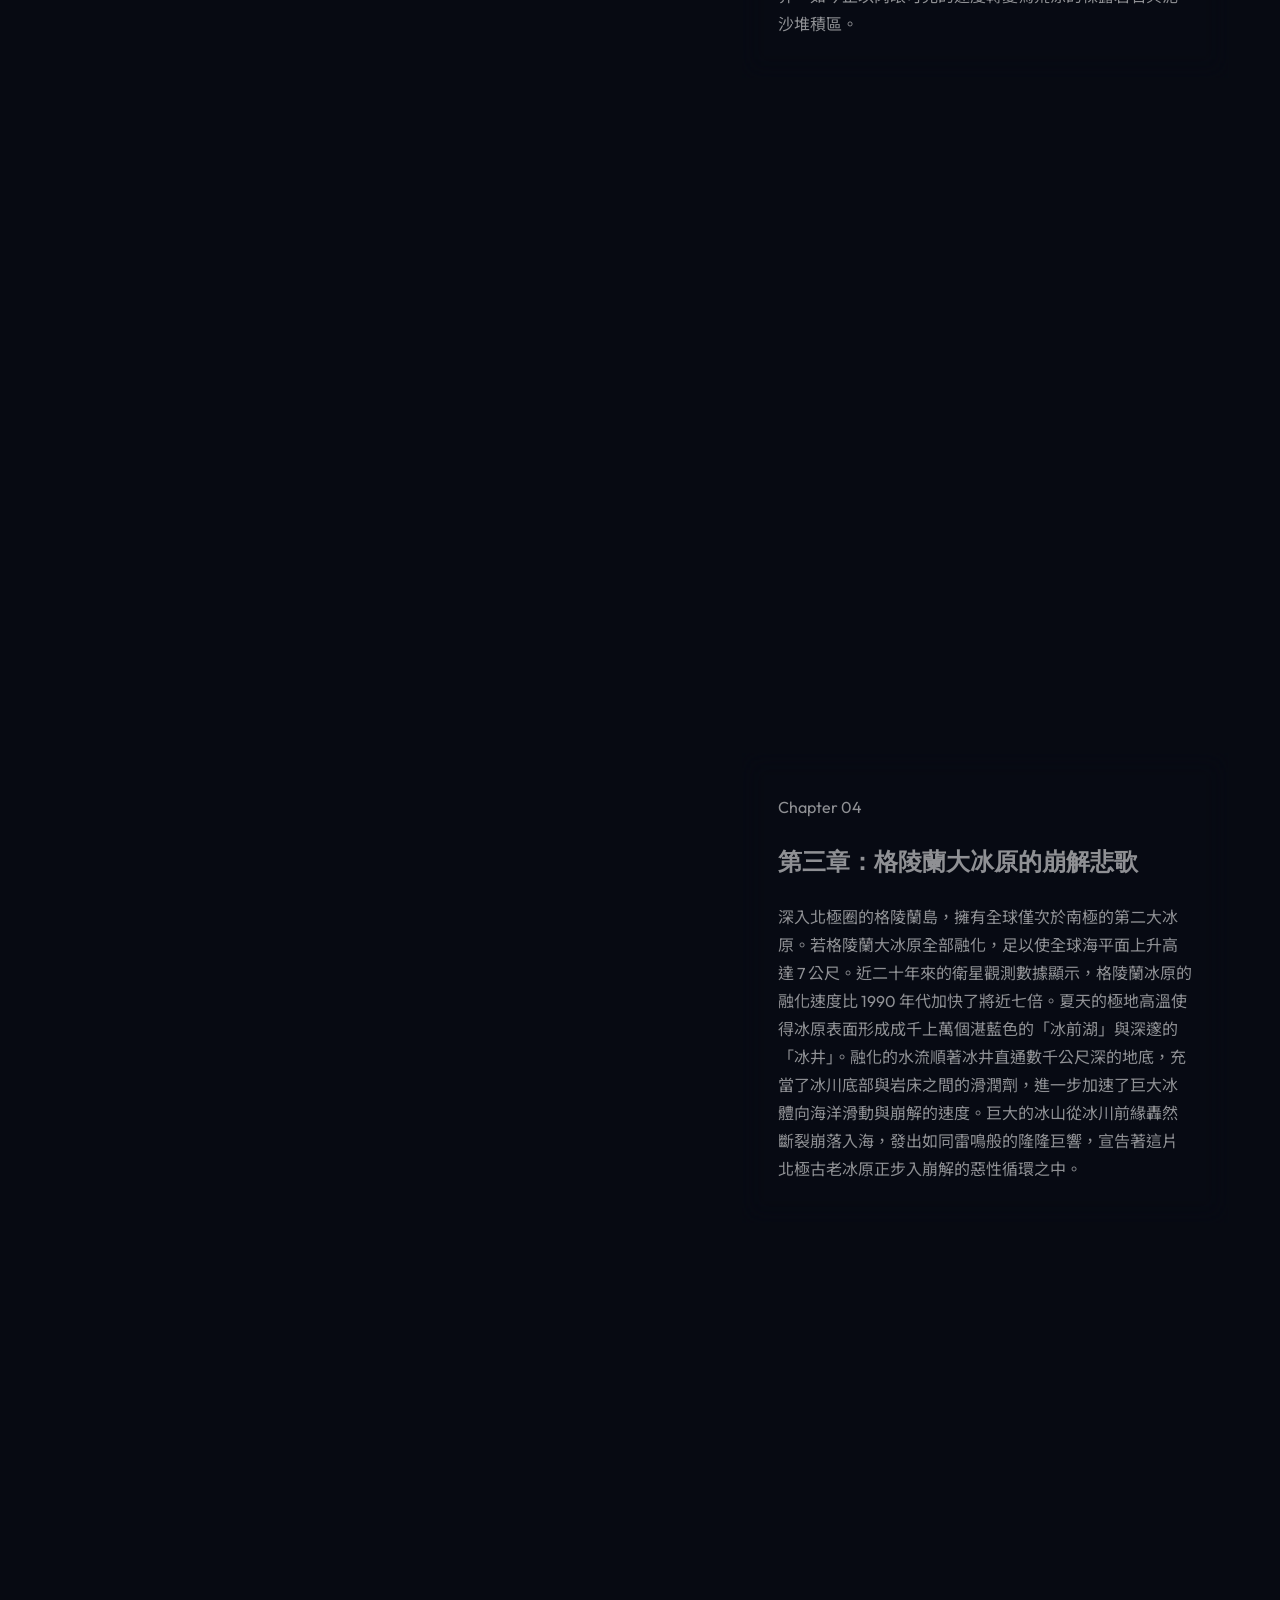
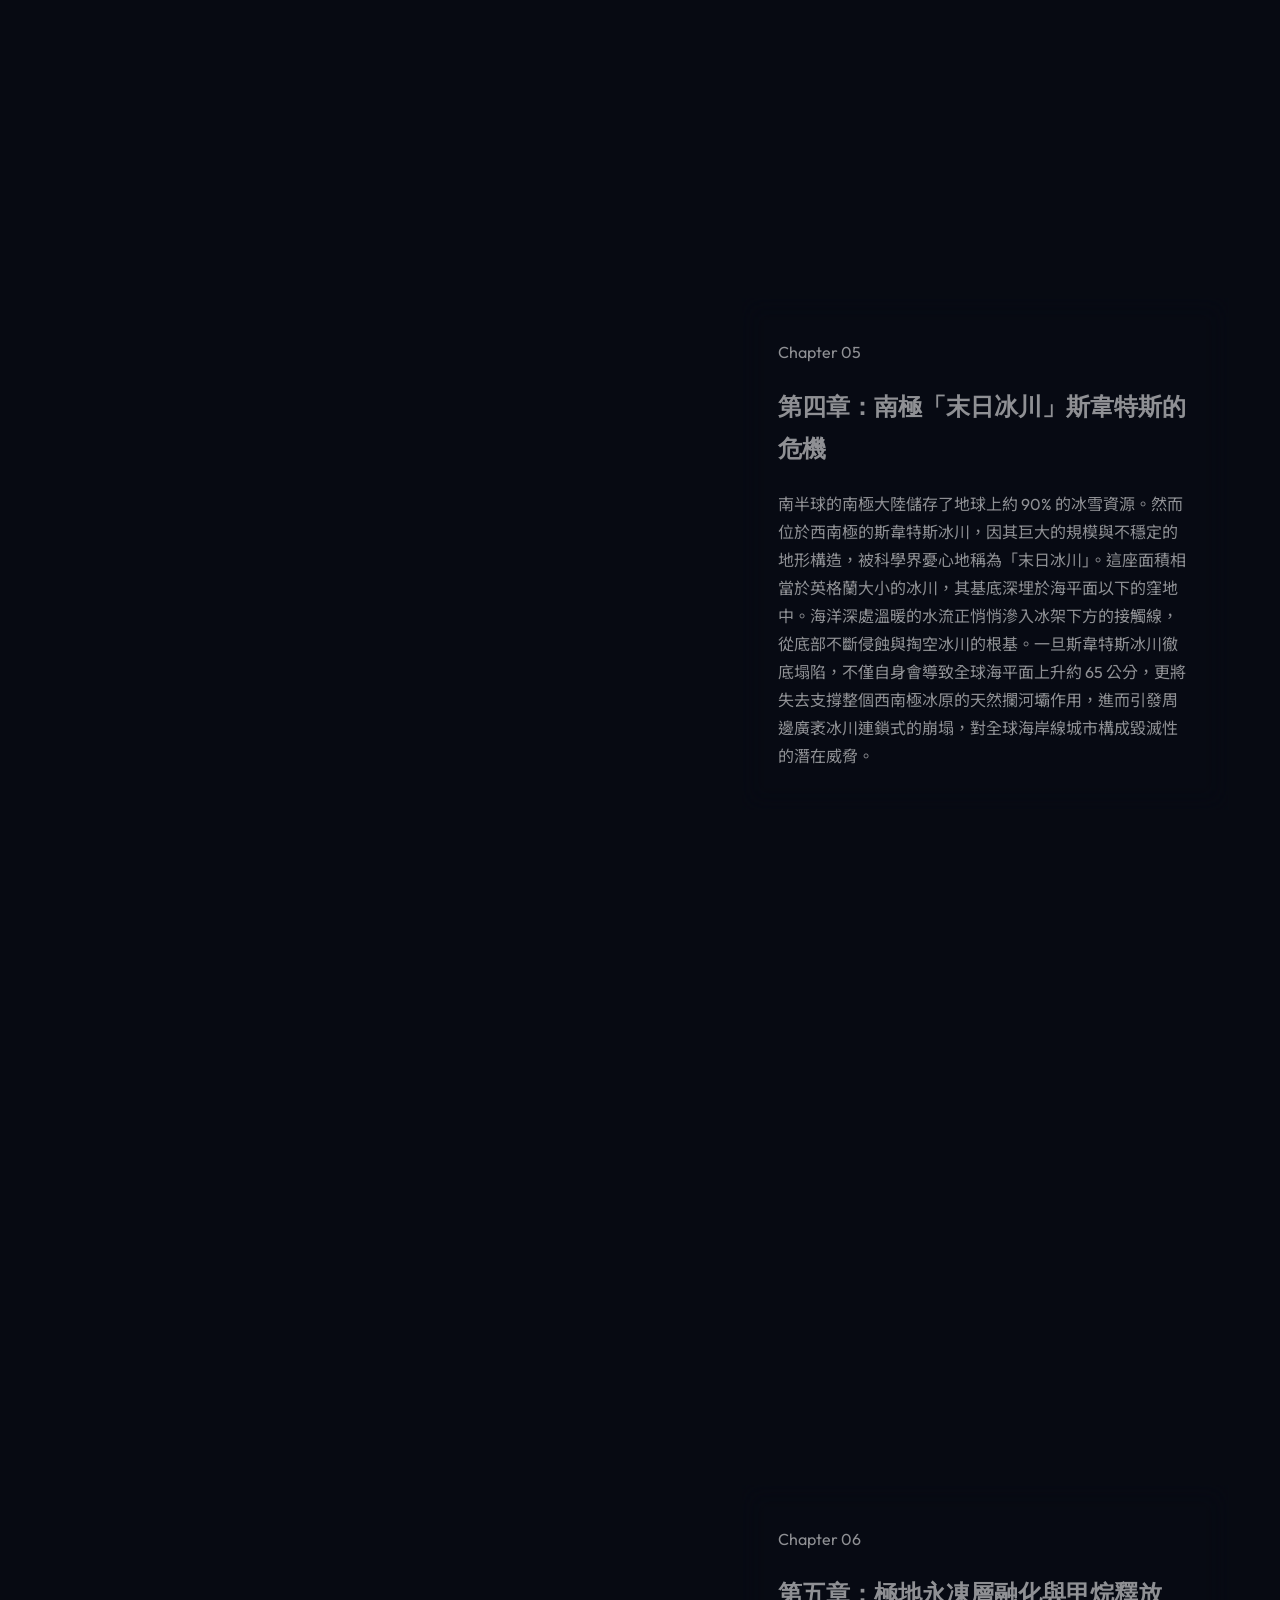
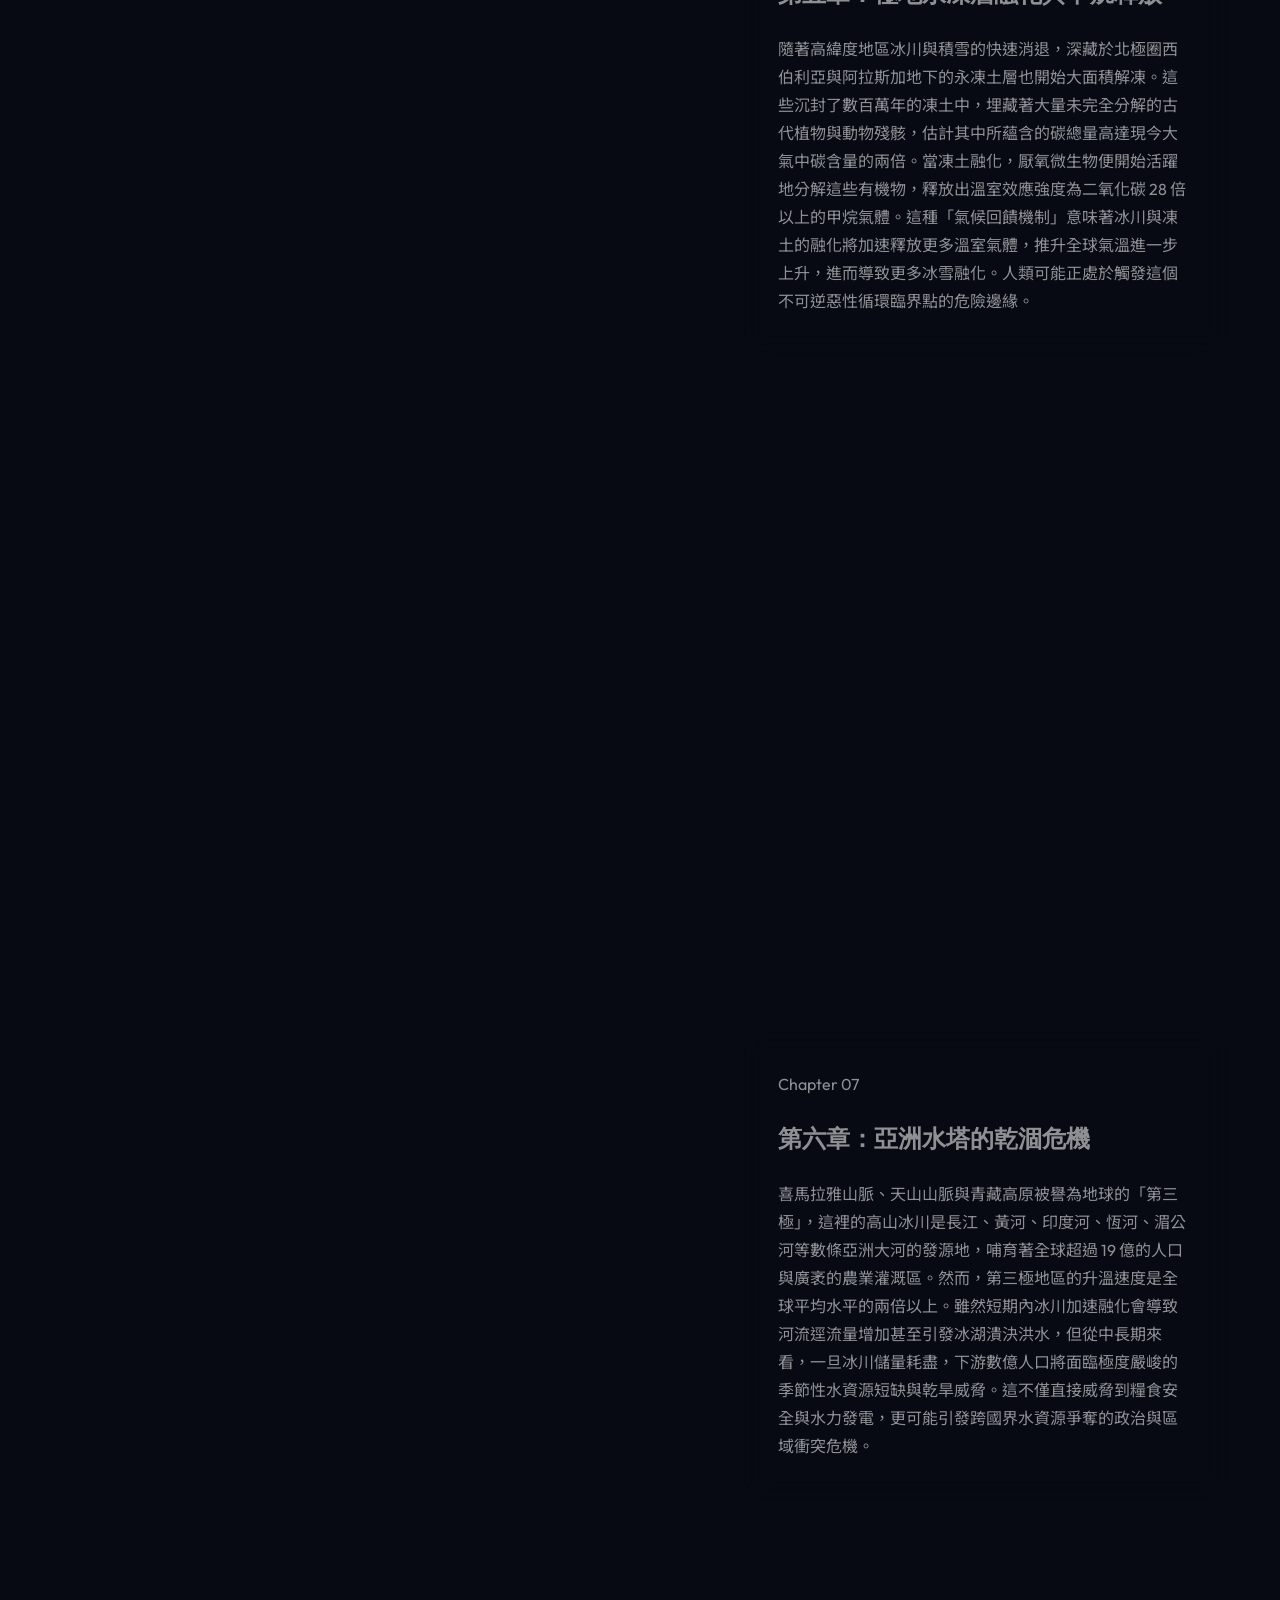
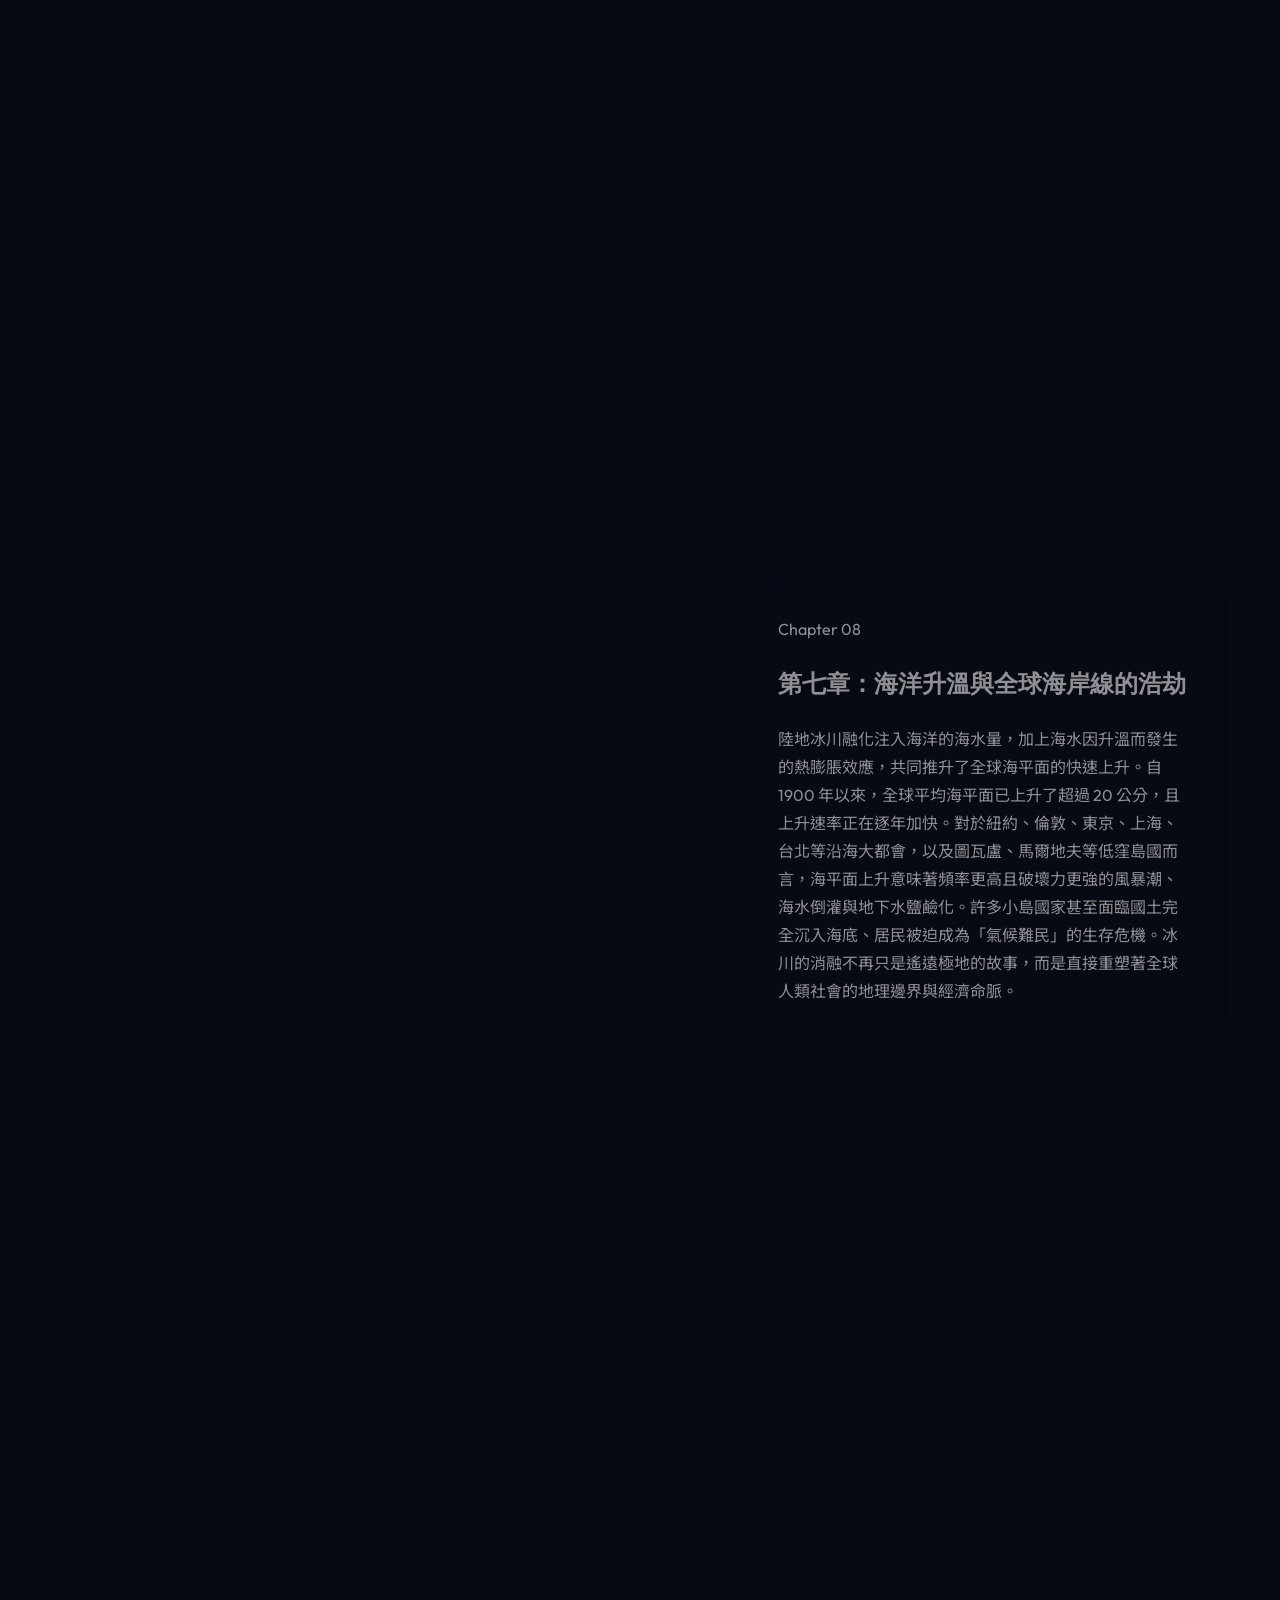
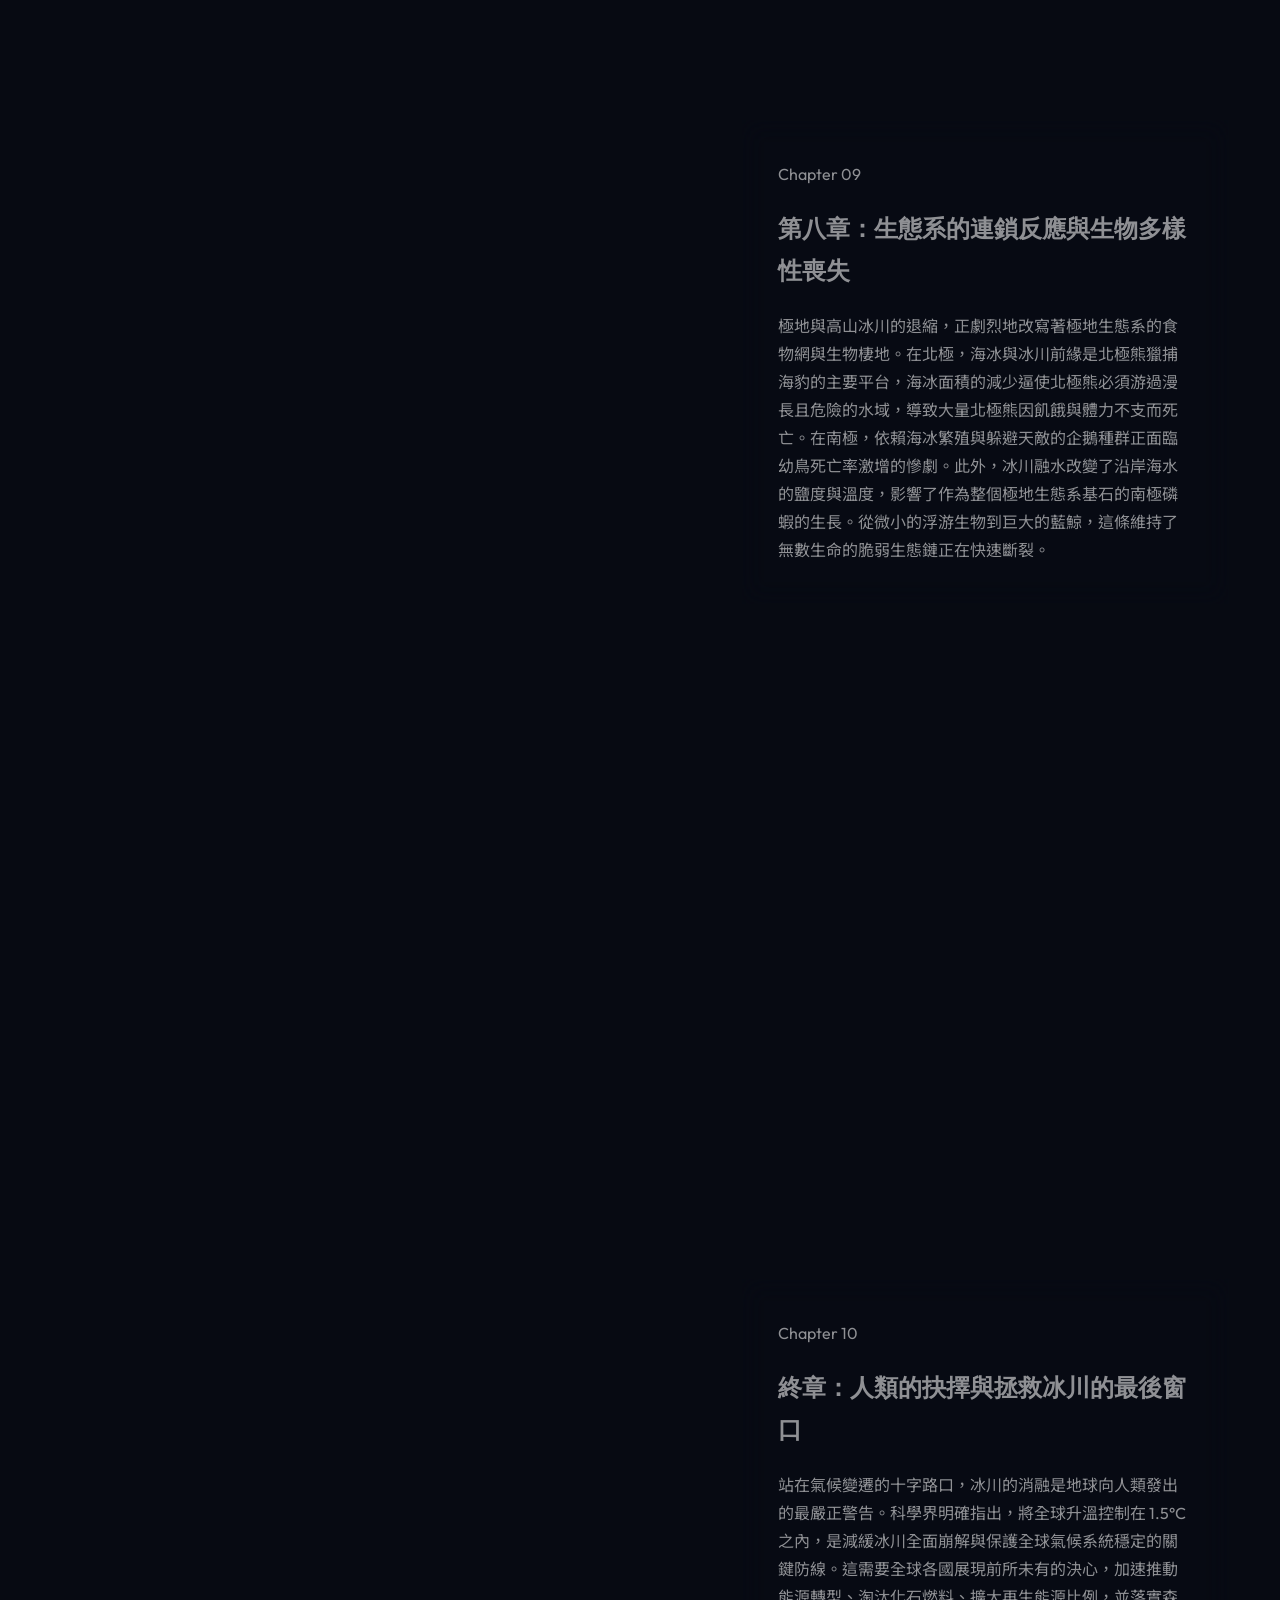
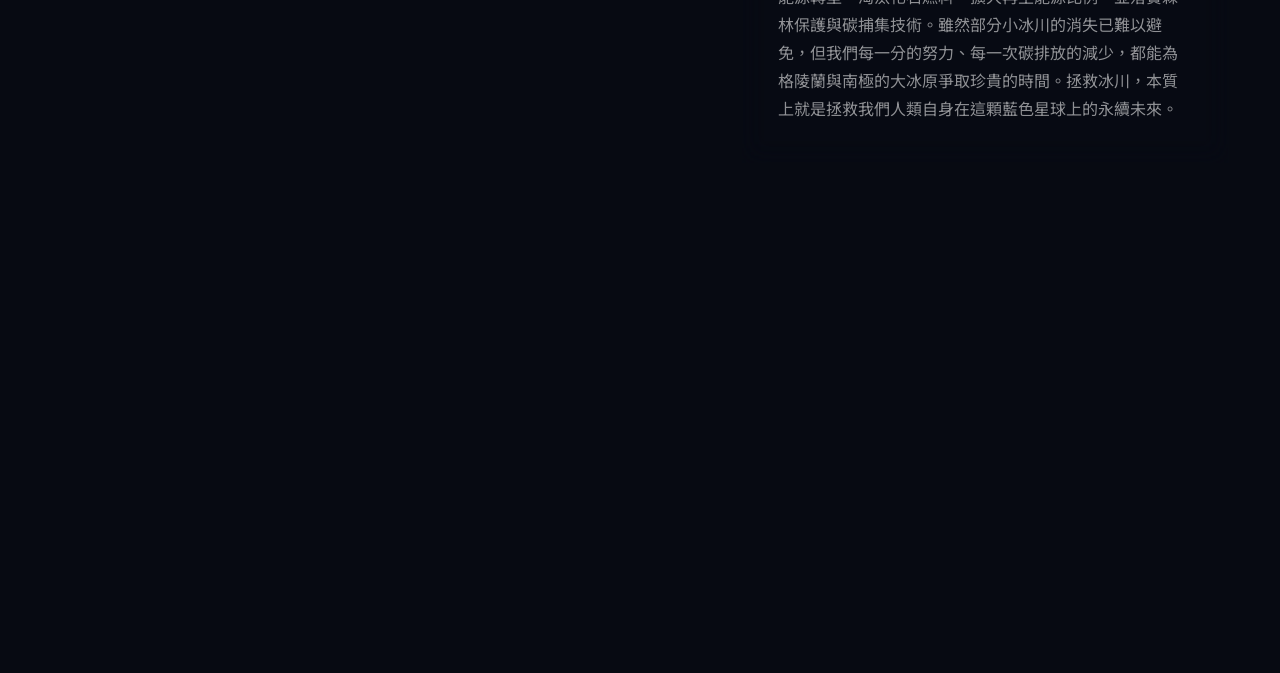
==== commit ae8533a4: "refactor(v4): decouple narrative text content and focal point data into chapters.json" ====
--- a/4-局部放大焦點/index.html
+++ b/4-局部放大焦點/index.html
@@ -3,166 +3,66 @@
 <head>
   <meta charset="UTF-8">
   <meta name="viewport" content="width=device-width, initial-scale=1.0">
-  <title>消失的白色巨獸 - 局部放大與焦點探索</title>
+  <title>消失的白色巨獸：冰川消融與氣候危機 (互動焦點與滾動敘事)</title>
   <!-- Google Fonts -->
   <link rel="preconnect" href="https://fonts.googleapis.com">
   <link rel="preconnect" href="https://fonts.gstatic.com" crossorigin>
-  <link href="https://fonts.googleapis.com/css2?family=Outfit:wght@300;400;500;600;700;800&family=Noto+Serif+TC:wght@400;600;700;900&family=Noto+Sans+TC:wght@300;400;500;700&display=swap" rel="stylesheet">
-  <!-- Remixicon -->
-  <link href="https://cdn.jsdelivr.net/npm/remixicon@3.5.0/fonts/remixicon.css" rel="stylesheet">
+  <link href="https://fonts.googleapis.com/css2?family=Outfit:wght@300;400;600;700;800&family=Noto+Sans+TC:wght@300;400;500;700&display=swap" rel="stylesheet">
   <link rel="stylesheet" href="style.css">
 </head>
 <body>
-  <!-- Top Floating Navigation Bar -->
-  <nav class="scrolly-nav">
-    <div class="nav-brand">
-      <i class="ri-temp-cold-line logo-icon"></i>
-      <span>消失的白色巨獸：冰川消融史</span>
-    </div>
-    <div class="scroll-progress-container">
-      <div class="progress-bar-bg">
-        <div class="progress-bar-fill" id="progressBarFill"></div>
-      </div>
-    </div>
-  </nav>
 
-  <!-- Fullscreen Fixed Background Stage -->
+  <!-- Top Fixed Scroll Progress Bar -->
+  <div class="progress-bar-container">
+    <div class="progress-bar-fill" id="progressBarFill"></div>
+  </div>
+
+  <!-- Main Full-Screen Fixed Image Stage -->
   <div class="fixed-bg-stage" id="bgStage">
-    <!-- Zoomable Inner Canvas Layer (ONLY Images Scale Here) -->
+    <!-- ONLY the image canvas wrapper zooms and shifts origin -->
     <div class="zoom-canvas" id="zoomCanvas">
       <div class="comparison-wrapper vertical" id="comparisonWrapper">
         <div class="img-wrapper before-wrapper">
-          <img id="beforeImg" src="before.jpg" alt="冰川消融前 (Before Glacier)" loading="eager">
-          <span class="badge badge-before"><i class="ri-history-line"></i> 消融前 (BEFORE)</span>
+          <img src="before.jpg" alt="消融前 (Before)" class="bg-img">
+          <div class="label label-top">2000 年 (Before)</div>
         </div>
-
         <div class="img-wrapper after-wrapper" id="afterWrapper">
-          <img id="afterImg" src="after.jpg" alt="冰川消融後 (After Glacier)" loading="eager">
-          <span class="badge badge-after"><i class="ri-alert-line"></i> 消融後 (AFTER)</span>
+          <img src="after.jpg" alt="消融後 (After)" class="bg-img">
+          <div class="label label-bottom">2024 年 (After)</div>
         </div>
       </div>
     </div>
 
-    <!-- Red Circle Focus Marker Callout Layer -->
+    <!-- Pulsing Red Circle Focal Point Marker -->
     <div class="focus-marker" id="focusMarker">
-      <div class="marker-pulse-ring"></div>
+      <div class="pulse-ring"></div>
       <div class="marker-dot"></div>
-      <div class="marker-callout" id="markerCallout">
-        <i class="ri-search-eye-line"></i> <span id="markerText">重點觀察區</span>
+      <div class="marker-tag" id="markerTag">
+        <span id="markerText">焦點區域</span>
       </div>
     </div>
 
-    <!-- Horizontal Interactive Draggable Divider Handle (OUTSIDE Zoom Canvas, Scale 1.0, Left-Anchored Handle Button) -->
-    <div class="slider-handle" id="sliderHandle" tabindex="0" aria-label="可拖動冰川比較分割線">
+    <!-- Left-Anchored Unscaled Draggable Slider Handle -->
+    <div class="slider-handle" id="sliderHandle" role="slider" aria-label="圖片比較分割線" aria-valuemin="0" aria-valuemax="100" aria-valuenow="50" tabindex="0" title="按住拖動，或點擊自動切換至另一側">
       <div class="handle-line"></div>
-      <div class="handle-button" id="handleButton" title="上下拖動比較圖片">
-        <i class="ri-arrow-up-s-line"></i>
-        <i class="ri-arrow-down-s-line"></i>
+      <div class="handle-button" id="handleButton">
+        <svg viewBox="0 0 24 24" width="18" height="18" fill="none" stroke="currentColor" stroke-width="2.5" stroke-linecap="round" stroke-linejoin="round">
+          <path d="M12 5v14M5 12l7 7 7-7"/>
+        </svg>
       </div>
-      <div class="handle-line"></div>
     </div>
   </div>
 
-  <!-- Foreground Story Overlay (Right Aligned, 60% Left Area Exposed) -->
-  <div class="story-overlay" id="storyOverlay">
-    <header class="hero-section">
-      <div class="hero-card">
-        <span class="hero-tag"><i class="ri-global-line"></i> 互動焦點與滾動敘事</span>
-        <h1>消失的白色巨獸</h1>
-        <p class="hero-desc">向下滾動可隨文章聚焦觀察冰川細節。左側分割按鈕可自由上下拖動比較前後變化。</p>
-        <div class="scroll-down-hint">
-          <span>向下滾動開始探索</span>
-          <i class="ri-arrow-down-double-line animated-arrow"></i>
-        </div>
-      </div>
-    </header>
+  <!-- Narrative Overlay Column (Dynamic JSON Rendered) -->
+  <main class="story-overlay" id="storyOverlay">
+    <!-- Hero Title Card Container -->
+    <div id="heroContainer"></div>
 
-    <main class="narrative-stream">
-      <article class="narrative-card active" data-step="1">
-        <div class="step-badge">Chapter 01</div>
-        <h2>序章：千年寂靜的冰封巨獸</h2>
-        <p class="chapter-content">
-          在地球的南北極圈與高海拔高山之上，沉睡著覆蓋萬年的古老冰川。這些巨大的冰雪體系是由數千年乃至數萬年累積的降雪，在自身的巨大重力壓縮下逐步結晶、密實而形成的藍色巨大冰體。它們不僅是地球上最壯麗的自然奇觀之一，庫更是保存了地球歷史氣候變遷密碼的「天然冰芯檔案庫」。在工業革命之前的數千年間，極地的降雪補充量與夏季的自然融化量一直保持著微妙而完美的動態平衡。冰川如同巨大的白雪屏障，將高達 80% 至 90% 的太陽輻射反射回太空，有效地維持著全冰河期與間冰期以來地球氣候系統的穩定與涼爽。然而，這份維持了千百年的寂靜平衡，卻在過去一個世紀內面臨著前所未有的劇烈考驗。
-        </p>
-      </article>
-
-      <article class="narrative-card" data-step="2">
-        <div class="step-badge">Chapter 02</div>
-        <h2>第一章：工業曙光與溫室氣體的悄然升起</h2>
-        <p class="chapter-content">
-          自 18 世紀中葉工業革命爆發以來，人類對煤炭、石油與天然氣等化石燃料的依賴呈現爆發性增長。大量燃燒化石燃料釋放出海量的二氧化碳、甲烷與一氧化二氮等溫室氣體，這些氣體如同一張逐漸加厚的無形毛毯，將地表向外輻射的熱能牢牢鎖在大氣層之內。大氣中二氧化碳濃度從工業化前的約 280 ppm 驟升至當前的 420 ppm 以上，創下了近三百年萬年來的最高紀錄。全球平均氣溫相較於工業化前水平已上升了約 1.2°C。這看似微小的溫度變化，對於對熱敏度極高的冰雪世界而言，卻是致命的打擊。原本穩定結冰的季節被大幅縮短，而夏季高溫融化的時間則顯著延長，全球冰川開始顯現出大規模且不可逆轉的退縮跡象。
-        </p>
-      </article>
-
-      <article class="narrative-card" data-step="3">
-        <div class="step-badge">Chapter 03</div>
-        <h2>第二章：阿爾卑斯山的雪線退縮</h2>
-        <p class="chapter-content">
-          歐洲阿爾卑斯山脈作為全球研究最詳盡的高山冰川區域，成為了氣候變遷最直接的目擊者。著名的阿萊奇冰川與羅訥冰川，在過去百年內長度縮短了數公里，厚度更是減少了上百公尺。原本終年積雪的山頂雪線正以每年數公尺的速度向更高海拔攀升。失去了冰川重壓與凍結作用的高山岩壁，開始頻繁出現大規模的崩塌與滑坡，危及山腳下歷史悠久的瑞士與法式小鎮。科學家警告，若當前暖化趨勢持續，阿爾卑斯山脈超過 80% 的小冰川將在 2050 年前完全消失。曾經吸引無數探險家與觀光客的壯麗冰藍色世界，如今正以肉眼可見的速度轉變為荒涼的裸露岩石與泥沙堆積區。
-        </p>
-      </article>
-
-      <article class="narrative-card" data-step="4">
-        <div class="step-badge">Chapter 04</div>
-        <h2>第三章：格陵蘭大冰原的崩解悲歌</h2>
-        <p class="chapter-content">
-          深入北極圈的格陵蘭島，擁有全球僅次於南極的第二大冰原。若格陵蘭大冰原全部融化，足以使全球海平面上升高達 7 公尺。近二十年來的衛星觀測數據顯示，格陵蘭冰原的融化速度比 1990 年代加快了將近七倍。夏天的極地高溫使得冰原表面形成成千上萬個湛藍色的「冰前湖」與深邃的「冰井」。融化的水流順著冰井直通數千公尺深的地底，充當了冰川底部與岩床之間的滑潤劑，進一步加速了巨大冰體向海洋滑動與崩解的速度。巨大的冰山從冰川前緣轟然斷裂崩落入海，發出如同雷鳴般的隆隆巨響，宣告著這片北極古老冰原正步入崩解的惡性循環之中。
-        </p>
-      </article>
-
-      <article class="narrative-card" data-step="5">
-        <div class="step-badge">Chapter 05</div>
-        <h2>第四章：南極「末日冰川」斯韋特斯的危機</h2>
-        <p class="chapter-content">
-          南半球的南極大陸儲存了地球上約 90% 的冰雪資源。然而位於西南極的斯韋特斯冰川，因其巨大的規模與不穩定的地形構造，被科學界憂心地稱為「末日冰川」。這座面積相當於英格蘭大小的冰川，其基底深埋於海平面以下的窪地中。海洋深處溫暖的水流正悄悄滲入冰架下方的接觸線，從底部不斷侵蝕與掏空冰川的根基。一旦斯韋特斯冰川徹底塌陷，不僅自身會導致全球海平面上升約 65 公分，更將失去支撐整個西南極冰原的天然攔河壩作用，進而引發周邊廣袤冰川連鎖式的崩塌，對全球海岸線城市構成毀滅性的潛在威脅。
-        </p>
-      </article>
-
-      <article class="narrative-card" data-step="6">
-        <div class="step-badge">Chapter 06</div>
-        <h2>第五章：極地永凍層融化與甲烷釋放</h2>
-        <p class="chapter-content">
-          隨著高緯度地區冰川與積雪的快速消退，深藏於北極圈西伯利亞與阿拉斯加地下的永凍土層也開始大面積解凍。這些沉封了數百萬年的凍土中，埋藏著大量未完全分解的古代植物與動物殘骸，估計其中所蘊含的碳總量高達現今大氣中碳含量的兩倍。當凍土融化，厭氧微生物便開始活躍地分解這些有機物，釋放出溫室效應強度為二氧化碳 28 倍以上的甲烷氣體。這種「氣候回饋機制」意味著冰川與凍土的融化將加速釋放更多溫室氣體，推升全球氣溫進一步上升，進而導致更多冰雪融化。人類可能正處於觸發這個不可逆惡性循環臨界點的危險邊緣。
-        </p>
-      </article>
-
-      <article class="narrative-card" data-step="7">
-        <div class="step-badge">Chapter 07</div>
-        <h2>第六章：亞洲水塔的乾涸危機</h2>
-        <p class="chapter-content">
-          喜馬拉雅山脈、天山山脈與青藏高原被譽為地球的「第三極」，這裡的高山冰川是長江、黃河、印度河、恆河、湄公河等數條亞洲大河的發源地，哺育著全球超過 19 億的人口與廣袤的農業灌溉區。然而，第三極地區的升溫速度是全球平均水平的兩倍以上。雖然短期內冰川加速融化會導致河流逕流量增加甚至引發冰湖潰決洪水，但從中長期來看，一旦冰川儲量耗盡，下游數億人口將面臨極度嚴峻的季節性水資源短缺與乾旱威脅。這不僅直接威脅到糧食安全與水力發電，更可能引發跨國界水資源爭奪的政治與區域衝突危機。
-        </p>
-      </article>
-
-      <article class="narrative-card" data-step="8">
-        <div class="step-badge">Chapter 08</div>
-        <h2>第七章：海洋升溫與全球海岸線的浩劫</h2>
-        <p class="chapter-content">
-          陸地冰川融化注入海洋的海水量，加上海水因升溫而發生的熱膨脹效應，共同推升了全球海平面的快速上升。自 1900 年以來，全球平均海平面已上升了超過 20 公分，且上升速率正在逐年加快。對於紐約、倫敦、東京、上海、台北等沿海大都會，以及圖瓦盧、馬爾地夫等低窪島國而言，海平面上升意味著頻率更高且破壞力更強的風暴潮、海水倒灌與地下水鹽鹼化。許多小島國家甚至面臨國土完全沉入海底、居民被迫成為「氣候難民」的生存危機。冰川的消融不再只是遙遠極地的故事，而是直接重塑著全球人類社會的地理邊界與經濟命脈。
-        </p>
-      </article>
-
-      <article class="narrative-card" data-step="9">
-        <div class="step-badge">Chapter 09</div>
-        <h2>第八章：生態系的連鎖反應與生物多樣性喪失</h2>
-        <p class="chapter-content">
-          極地與高山冰川的退縮，正劇烈地改寫著極地生態系的食物網與生物棲地。在北極，海冰與冰川前緣是北極熊獵捕海豹的主要平台，海冰面積的減少逼使北極熊必須游過漫長且危險的水域，導致大量北極熊因飢餓與體力不支而死亡。在南極，依賴海冰繁殖與躲避天敵的企鵝種群正面臨幼鳥死亡率激增的慘劇。此外，冰川融水改變了沿岸海水的鹽度與溫度，影響了作為整個極地生態系基石的南極磷蝦的生長。從微小的浮游生物到巨大的藍鯨，這條維持了無數生命的脆弱生態鏈正在快速斷裂。
-        </p>
-      </article>
-
-      <article class="narrative-card" data-step="10">
-        <div class="step-badge">Chapter 10</div>
-        <h2>終章：人類的抉擇與拯救冰川的最後窗口</h2>
-        <p class="chapter-content">
-          站在氣候變遷的十字路口，冰川的消融是地球向人類發出的最嚴正警告。科學界明確指出，將全球升溫控制在 1.5°C 之內，是減緩冰川全面崩解與保護全球氣候系統穩定的關鍵防線。這需要全球各國展現前所未有的決心，加速推動能源轉型、淘汰化石燃料、擴大再生能源比例，並落實森林保護與碳捕集技術。雖然部分小冰川的消失已難以避免，但我們每一分的努力、每一次碳排放的減少，都能為格陵蘭與南極的大冰原爭取珍貴的時間。拯救冰川，本質上就是拯救我們人類自身在這顆藍色星球上的永續未來。
-        </p>
-      </article>
-    </main>
-
-    <footer class="app-footer">
-      <p>© 氣候變遷視覺化專題 · 全螢幕背景焦點探索 Scrollytelling</p>
-    </footer>
-  </div>
+    <!-- Narrative Chapters Stream Container -->
+    <div class="narrative-stream" id="narrativeStream">
+      <div class="loading-spinner">載入故事數據中...</div>
+    </div>
+  </main>
 
   <script src="app.js"></script>
 </body>
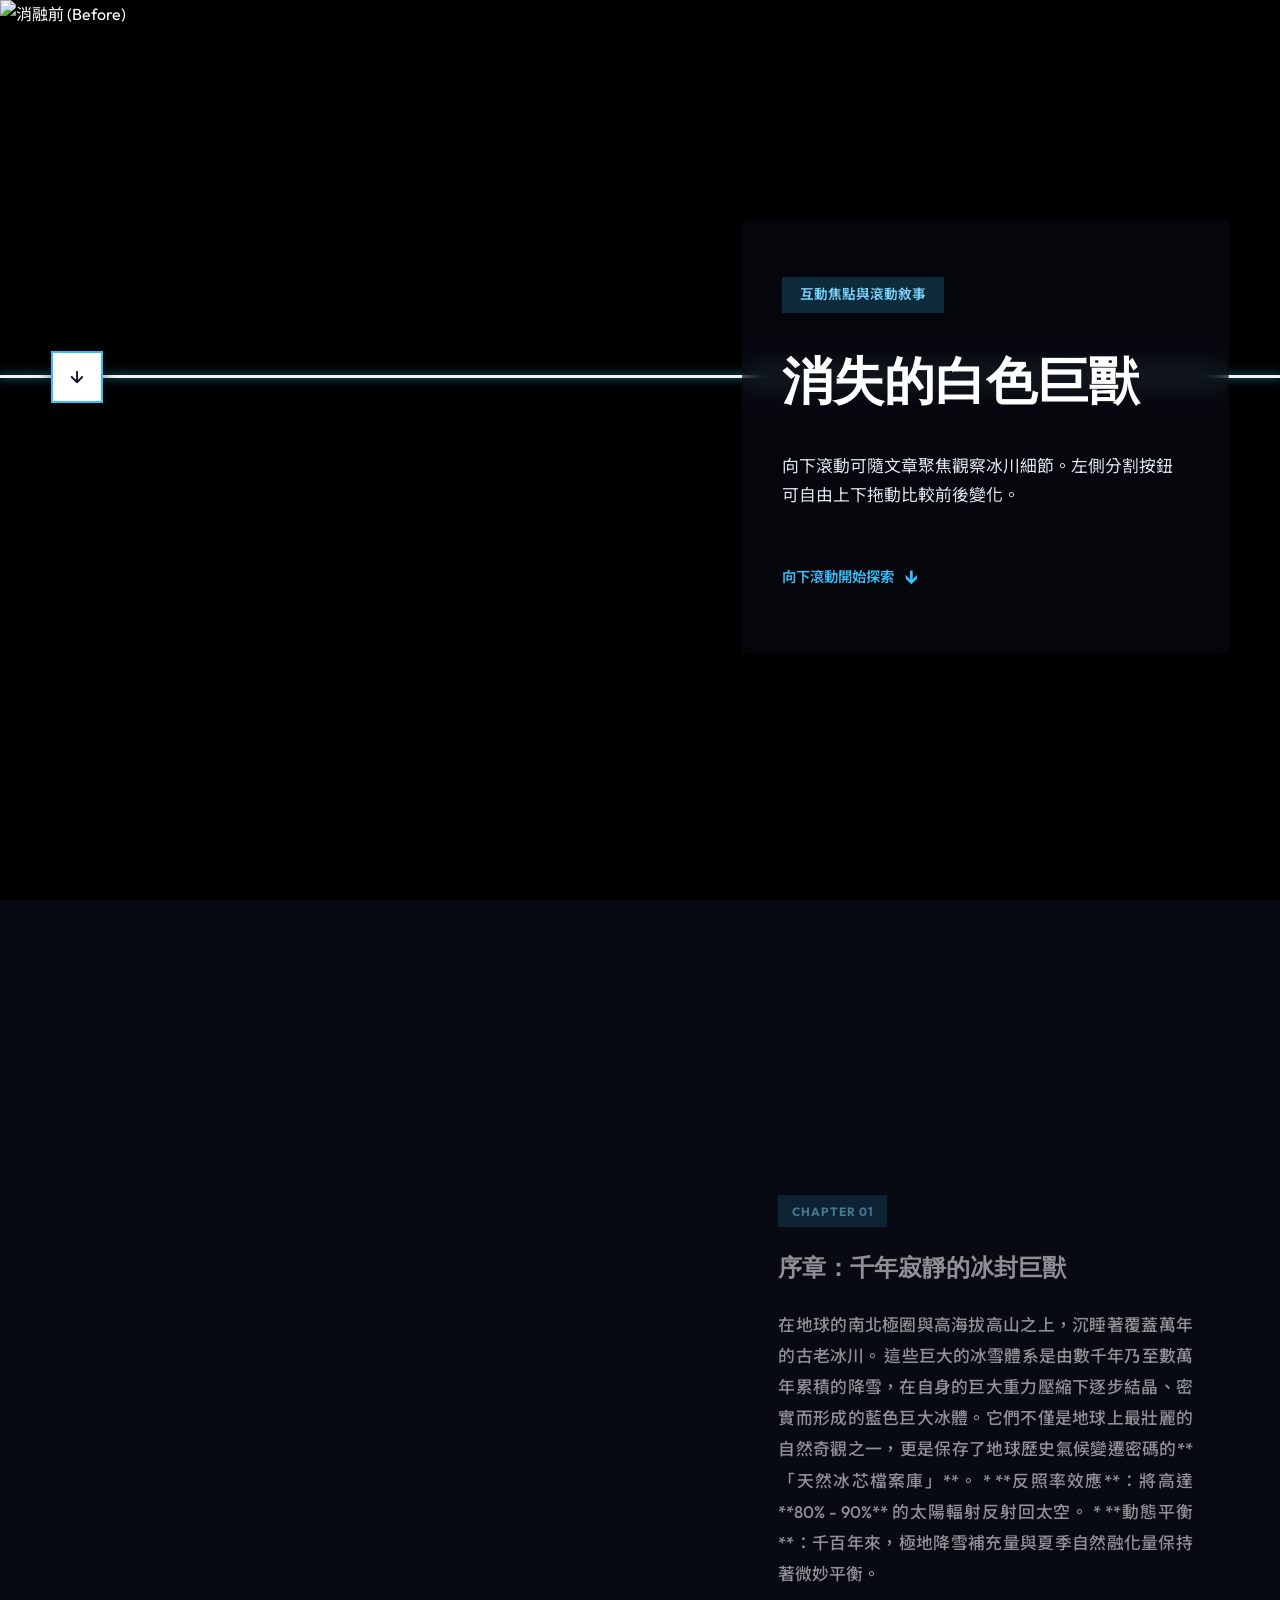
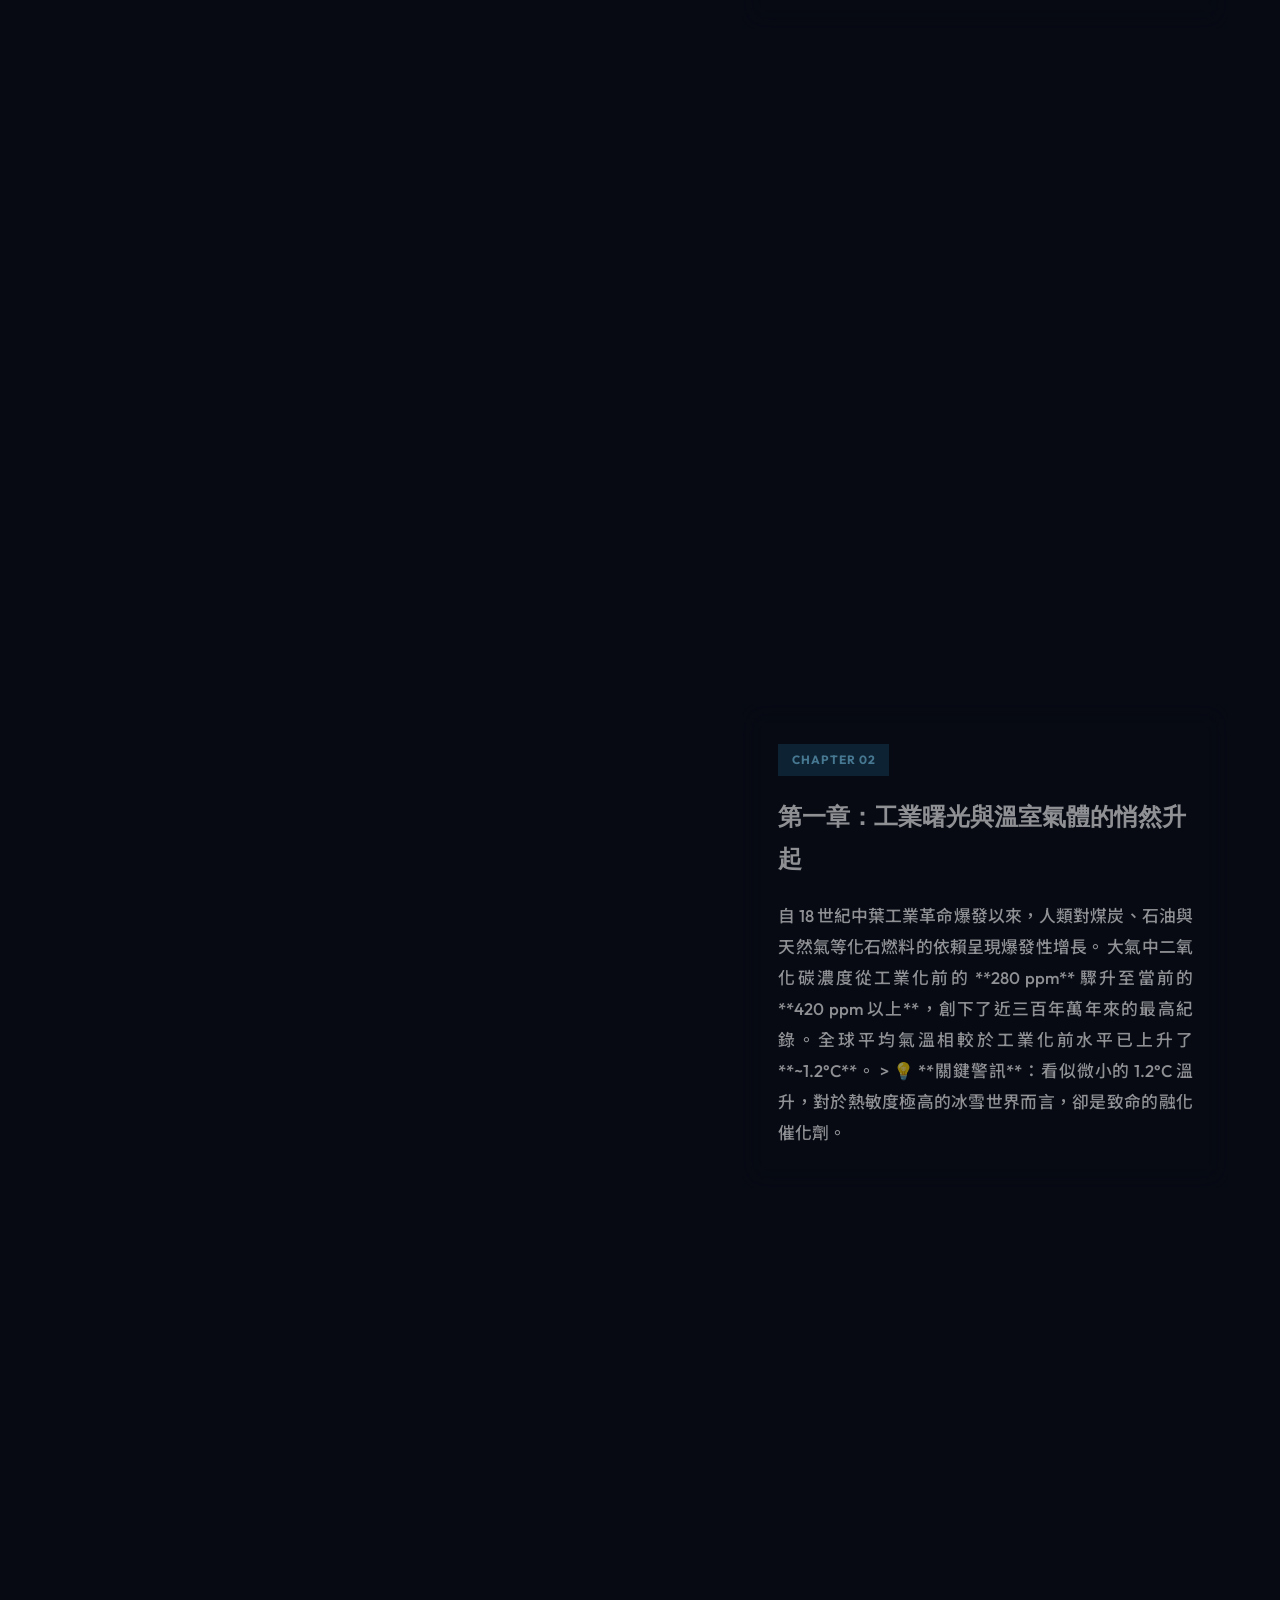
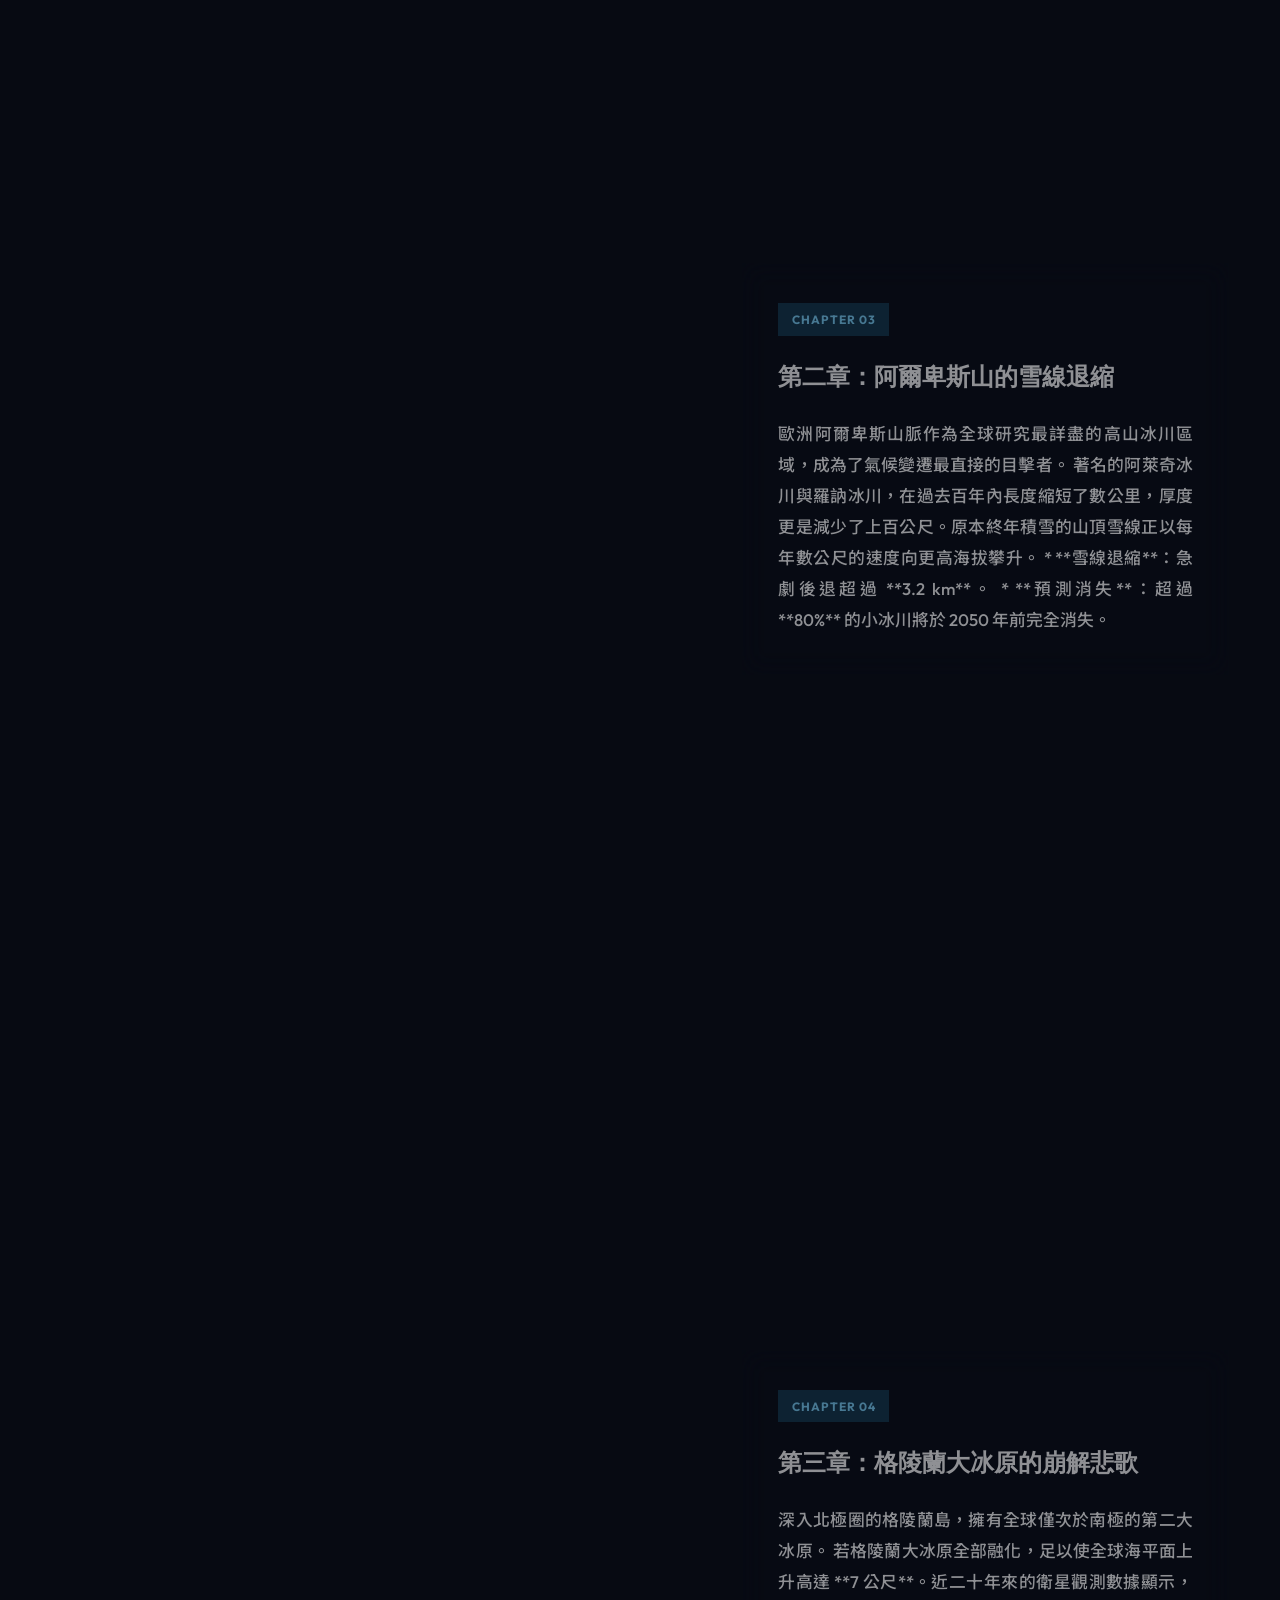
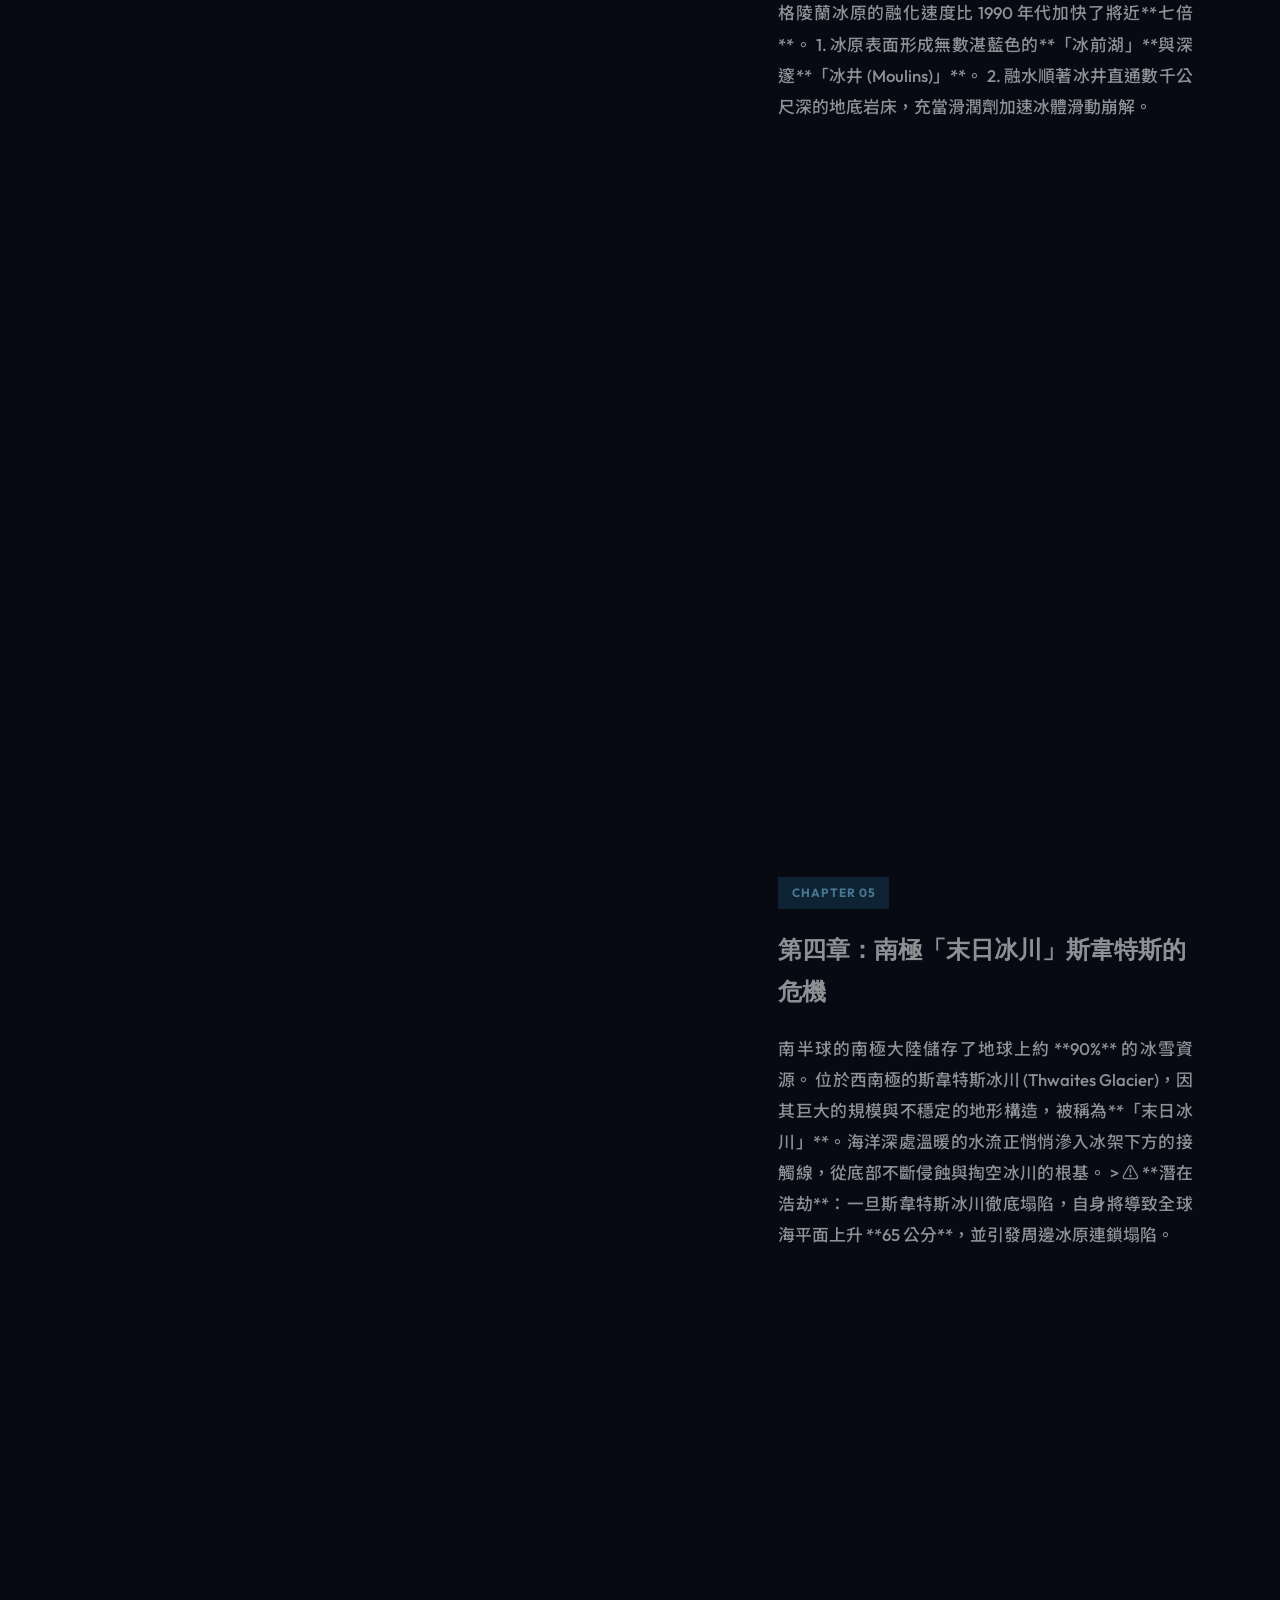
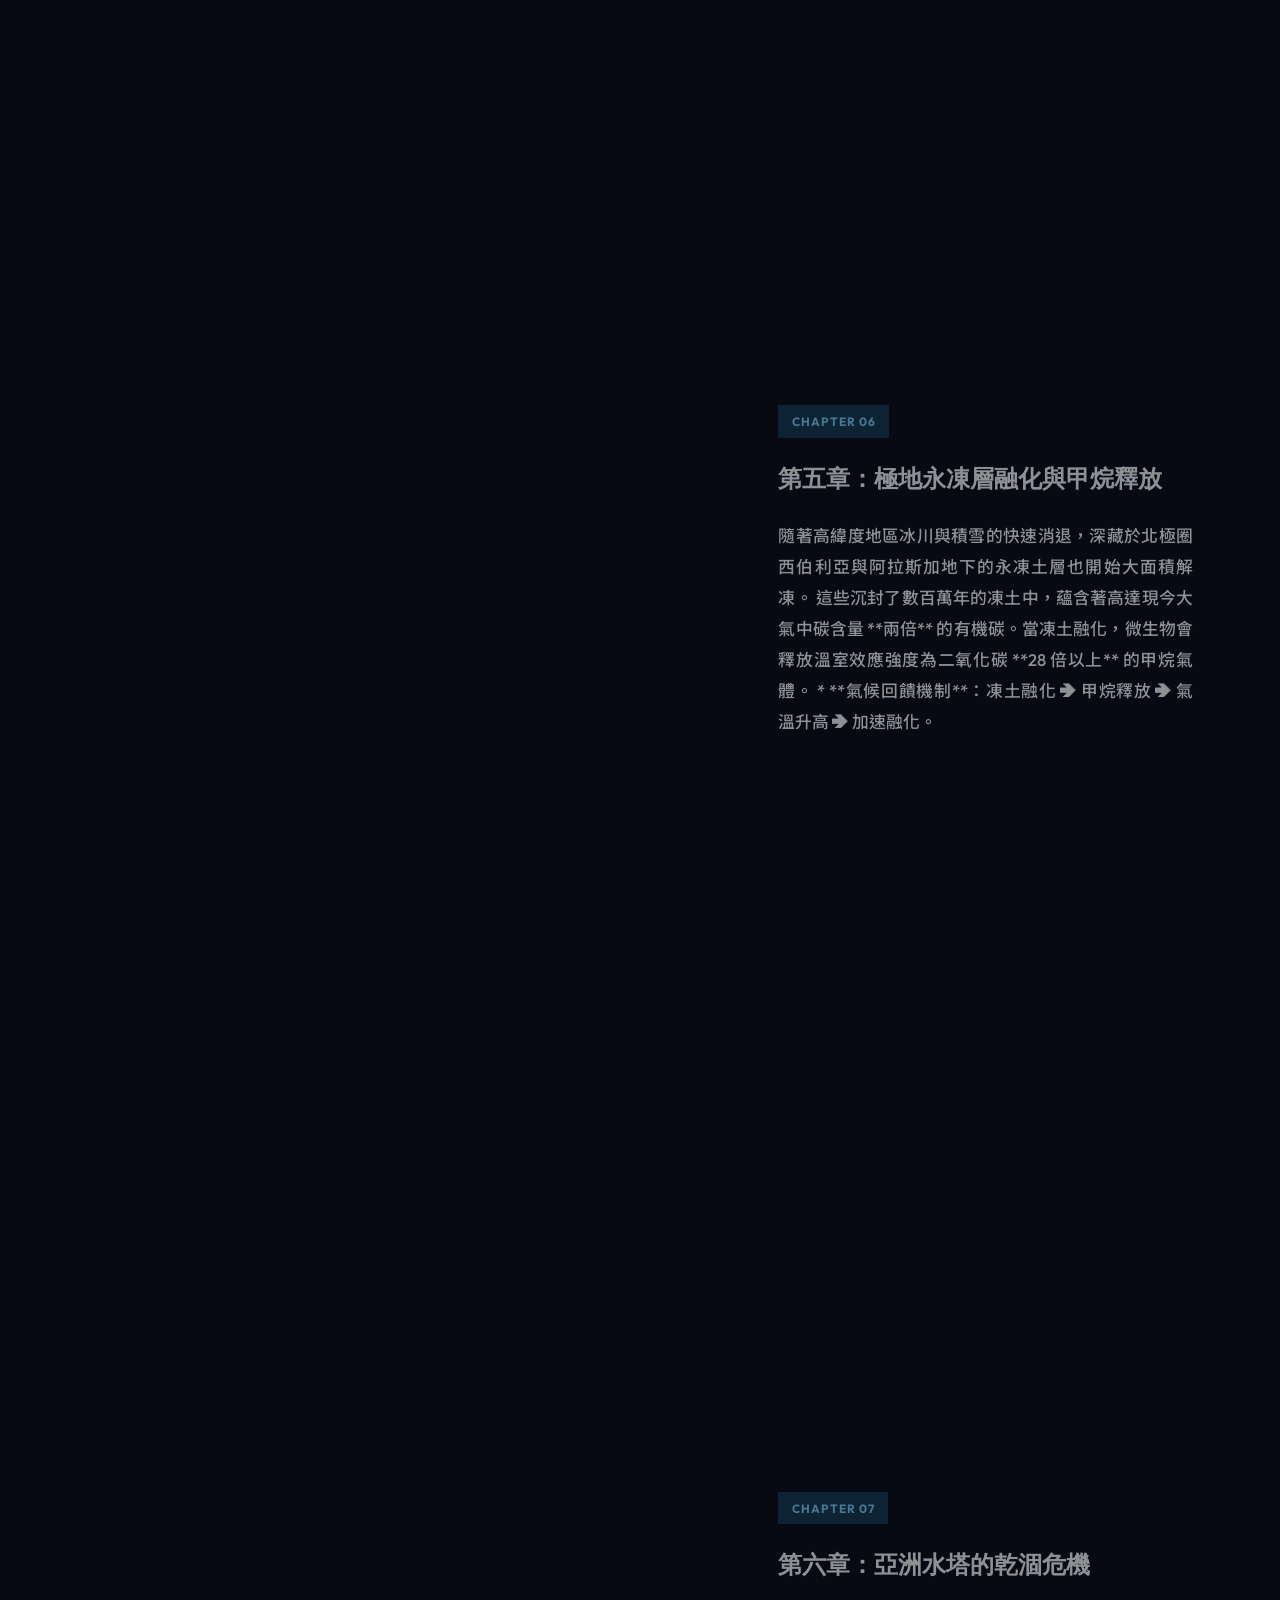
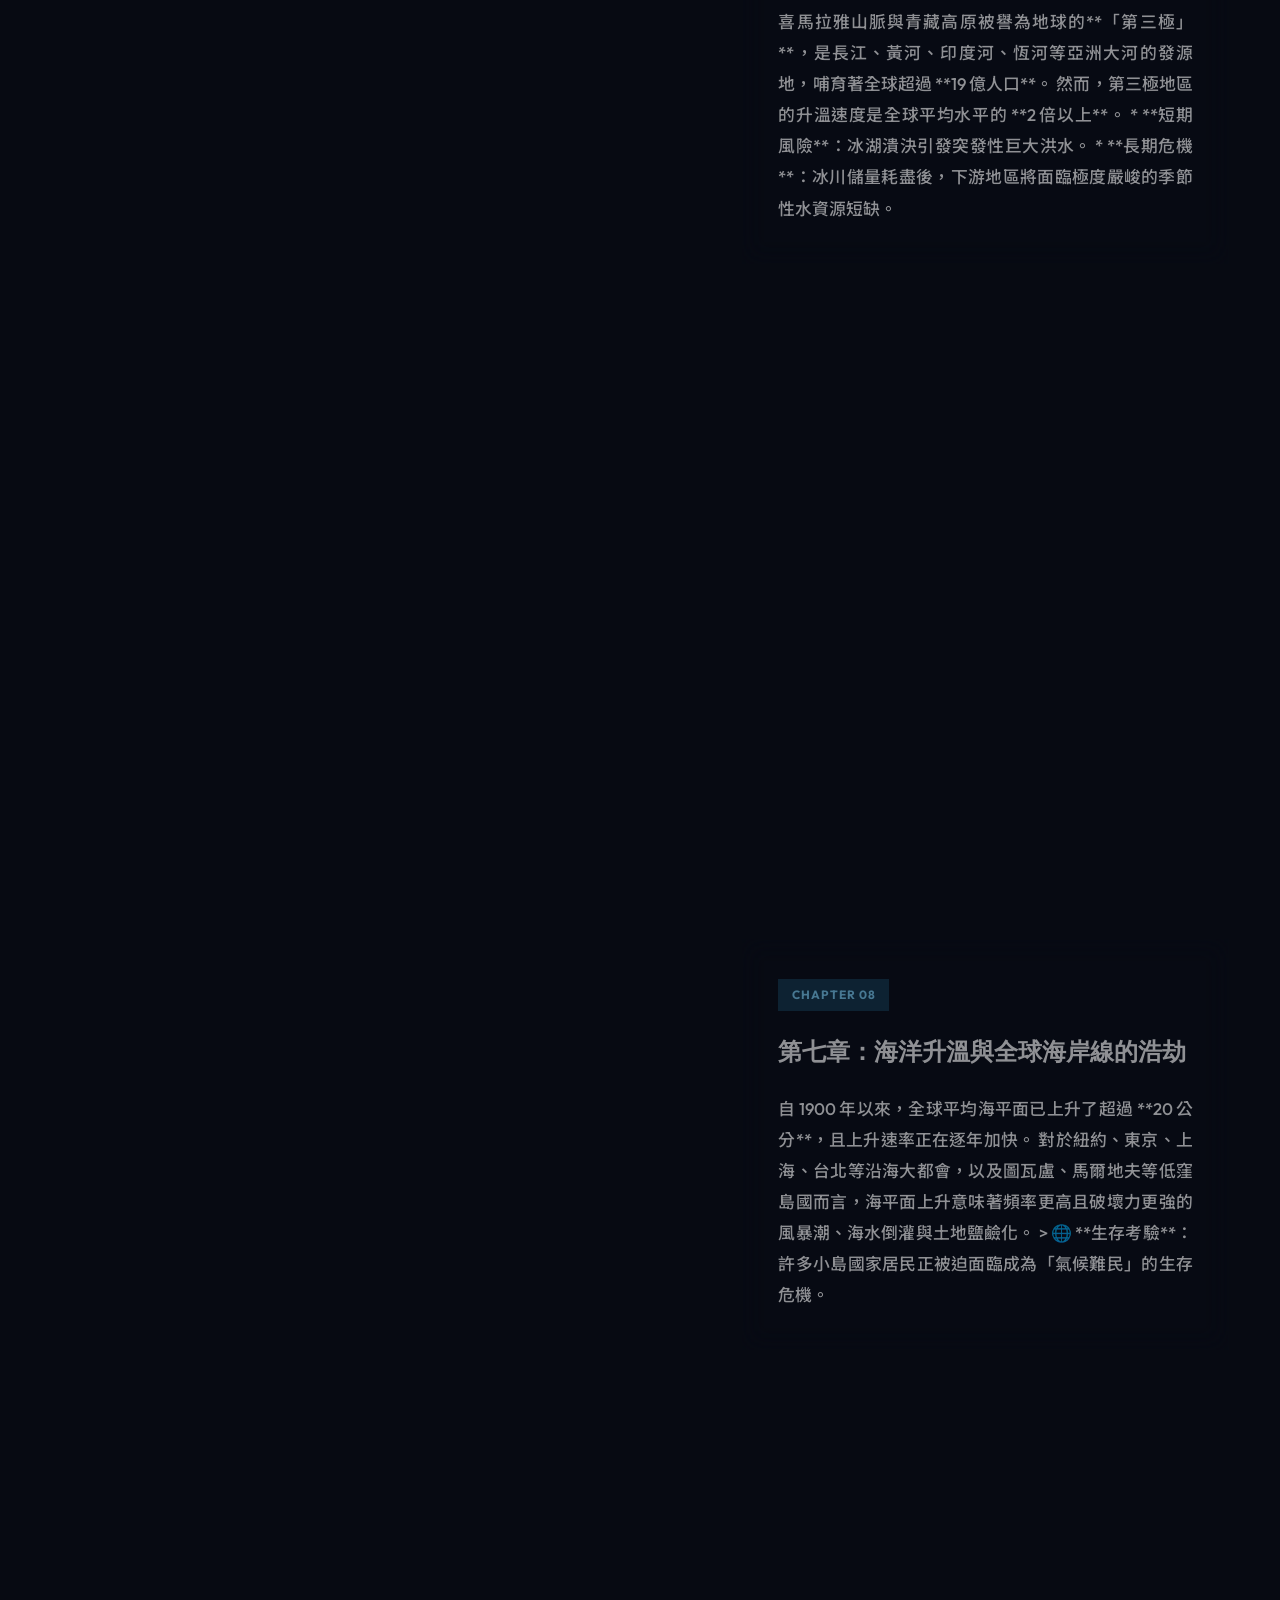
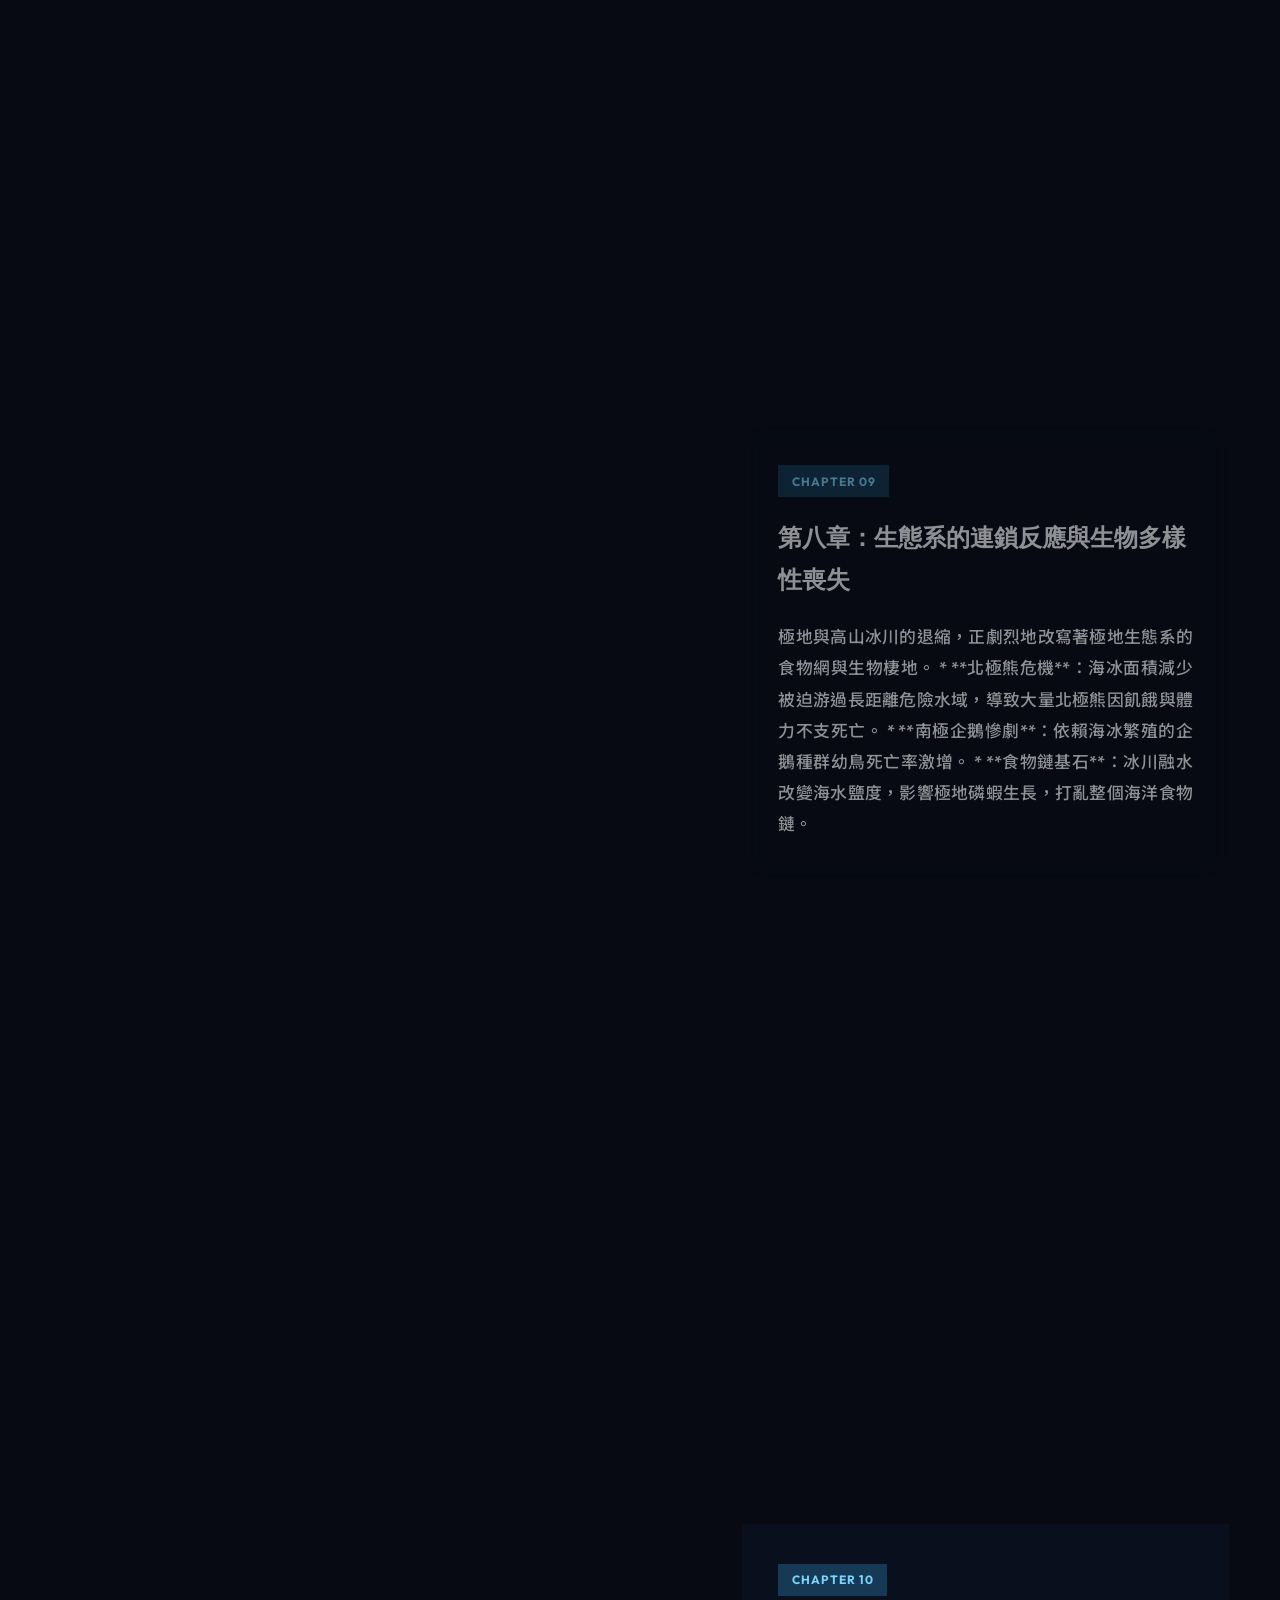
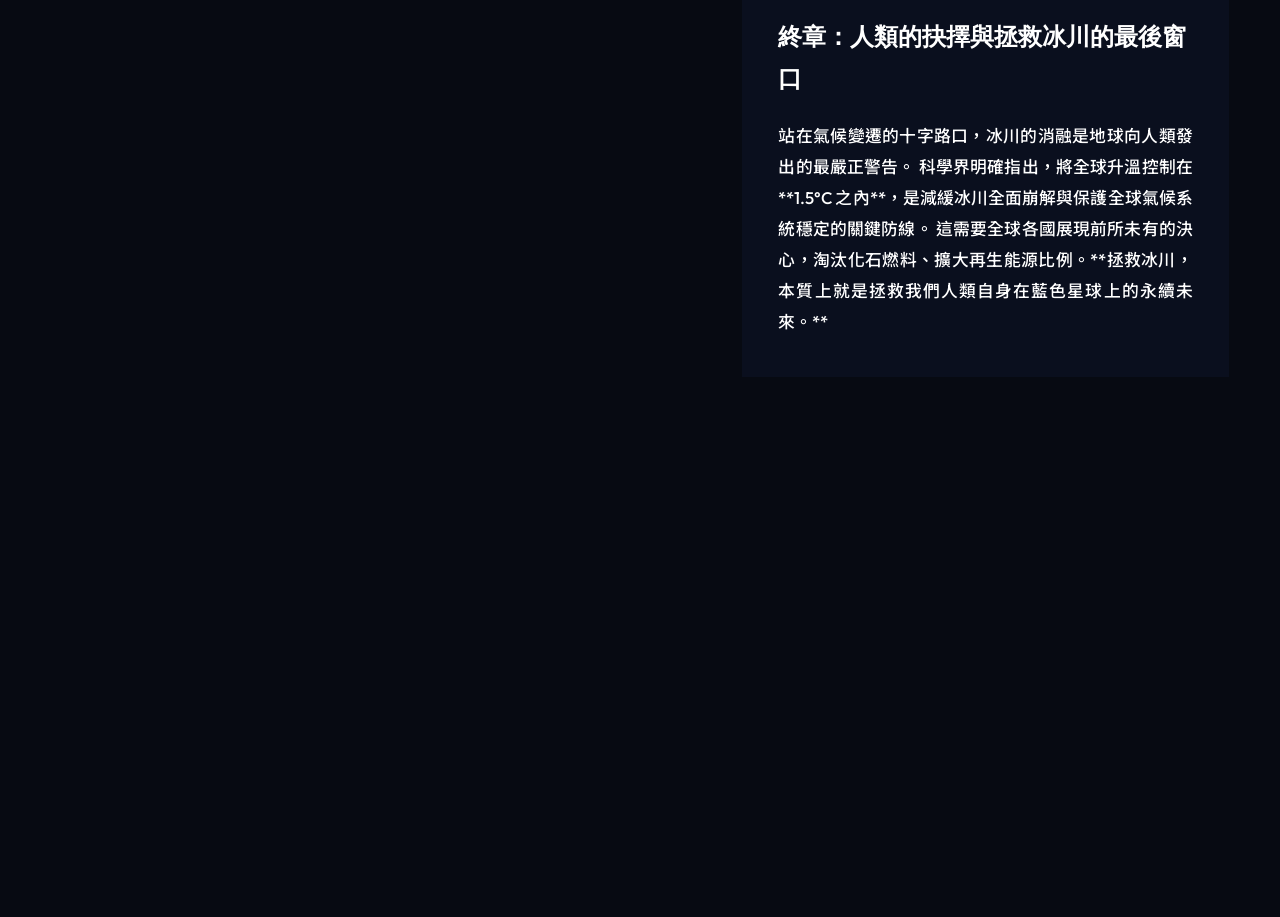
==== commit 3187f02a: "feat(v4): add Markdown content support with Marked.js and rich typography" ====
--- a/4-局部放大焦點/index.html
+++ b/4-局部放大焦點/index.html
@@ -8,6 +8,8 @@
   <link rel="preconnect" href="https://fonts.googleapis.com">
   <link rel="preconnect" href="https://fonts.gstatic.com" crossorigin>
   <link href="https://fonts.googleapis.com/css2?family=Outfit:wght@300;400;600;700;800&family=Noto+Sans+TC:wght@300;400;500;700&display=swap" rel="stylesheet">
+  <!-- Marked.js Markdown Parser -->
+  <script src="https://cdn.jsdelivr.net/npm/marked/marked.min.js"></script>
   <link rel="stylesheet" href="style.css">
 </head>
 <body>
@@ -53,7 +55,7 @@
     </div>
   </div>
 
-  <!-- Narrative Overlay Column (Dynamic JSON Rendered) -->
+  <!-- Narrative Overlay Column (Dynamic Markdown JSON Rendered) -->
   <main class="story-overlay" id="storyOverlay">
     <!-- Hero Title Card Container -->
     <div id="heroContainer"></div>
--- a/4-局部放大焦點/style.css
+++ b/4-局部放大焦點/style.css
@@ -424,6 +424,37 @@
   color: #ffffff;
   text-align: justify;
   line-height: 1.85;
+}
+
+.chapter-content p {
+  margin-bottom: 0.85rem;
+}
+
+.chapter-content p:last-child {
+  margin-bottom: 0;
+}
+
+.chapter-content strong {
+  color: var(--accent-primary);
+  font-weight: 700;
+}
+
+.chapter-content ul, .chapter-content ol {
+  margin: 0.75rem 0 0.85rem 1.25rem;
+  padding-left: 0.5rem;
+}
+
+.chapter-content li {
+  margin-bottom: 0.4rem;
+}
+
+.chapter-content blockquote {
+  border-left: 3px solid var(--accent-primary);
+  background: rgba(56, 189, 248, 0.08);
+  padding: 0.75rem 1rem;
+  margin: 0.85rem 0;
+  color: #e2e8f0;
+  font-size: 0.98rem;
 }
 
 .app-footer {
